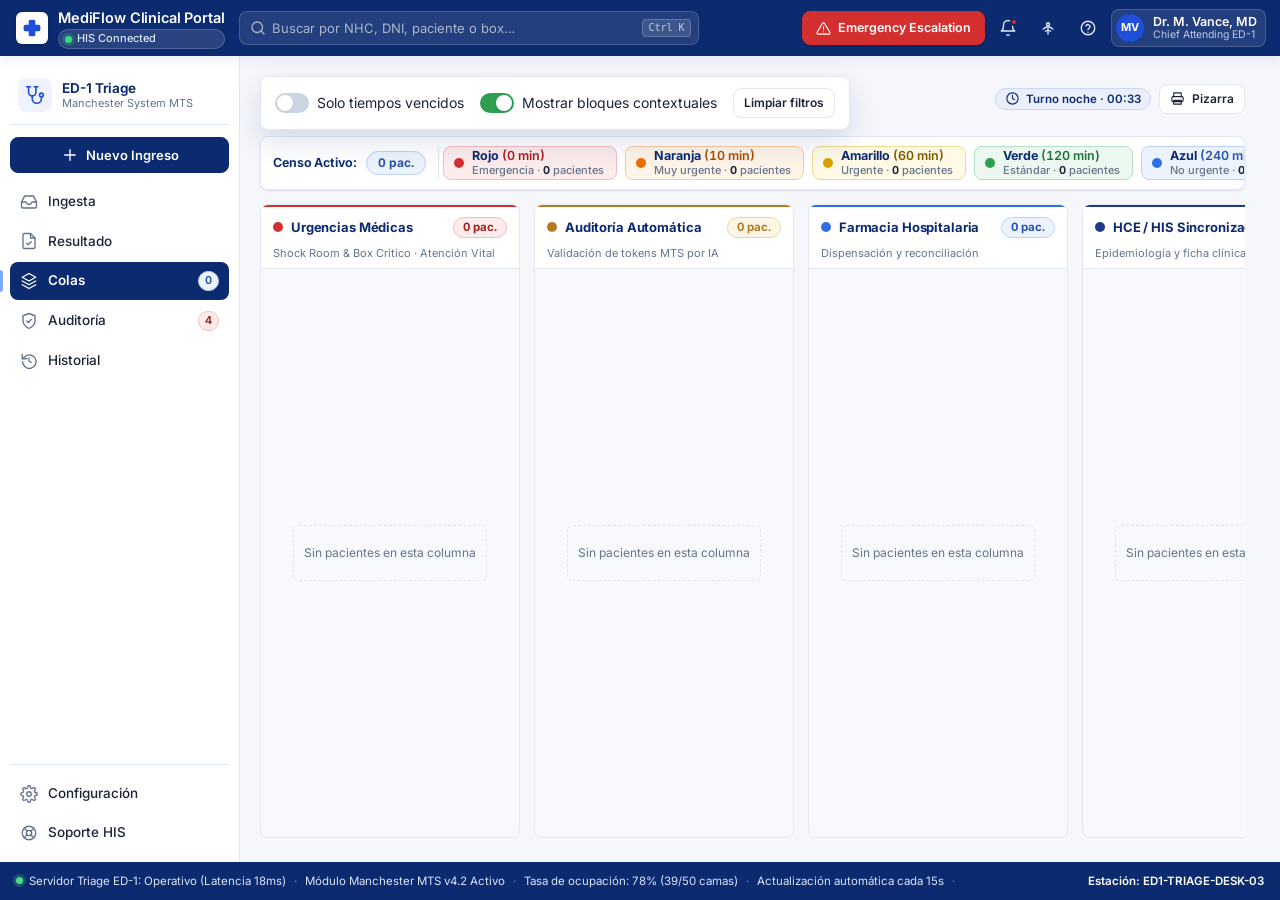
==== mediflow/frontend_web/src/colas/index.html @ 07f5ac2d "refactor: reestructurar vistas web y wireframes dentro de mediflow/frontend_web" ====
<!DOCTYPE html>
<html lang="es">
<head>
<meta charset="UTF-8">
<meta name="viewport" content="width=device-width, initial-scale=1">
<title>Colas · MediFlow Clinical Portal</title>
<meta name="description" content="Tablero kanban del censo activo de urgencias ED-1 con prioridad MTS, tiempos objetivo y estado de cada paciente.">
<link rel="preconnect" href="https://fonts.googleapis.com">
<link rel="preconnect" href="https://fonts.gstatic.com" crossorigin>
<link href="https://fonts.googleapis.com/css2?family=Inter:wght@400;500;600;700&display=swap" rel="stylesheet">
<link rel="stylesheet" href="../assets/css/styles.css">
<link rel="stylesheet" href="styles.css">
</head>

<body data-screen="colas">

<!-- Sprite de iconos -->
<svg class="visually-hidden" aria-hidden="true" focusable="false" xmlns="http://www.w3.org/2000/svg">
<defs>
  <symbol id="i-cross" viewBox="0 0 24 24"><path d="M10 2h4a2 2 0 0 1 2 2v4h4a2 2 0 0 1 2 2v4a2 2 0 0 1-2 2h-4v4a2 2 0 0 1-2 2h-4a2 2 0 0 1-2-2v-4H4a2 2 0 0 1-2-2v-4a2 2 0 0 1 2-2h4V4a2 2 0 0 1 2-2z"/></symbol>
  <symbol id="i-search" viewBox="0 0 24 24"><circle cx="11" cy="11" r="7"/><path d="M20 20l-3.5-3.5"/></symbol>
  <symbol id="i-bell" viewBox="0 0 24 24"><path d="M18 8a6 6 0 1 0-12 0c0 7-3 8-3 8h18s-3-1-3-8"/><path d="M13.7 21a2 2 0 0 1-3.4 0"/></symbol>
  <symbol id="i-signal" viewBox="0 0 24 24"><path d="M12 20v-7"/><path d="M8.5 16.5a5 5 0 0 1 7 0"/><path d="M5.5 13.5a9 9 0 0 1 13 0"/><circle cx="12" cy="7" r="2"/></symbol>
  <symbol id="i-help" viewBox="0 0 24 24"><circle cx="12" cy="12" r="9"/><path d="M9.2 9.2a2.9 2.9 0 0 1 5.6 1c0 1.9-2.8 2.3-2.8 4"/><path d="M12 17.5h.01"/></symbol>
  <symbol id="i-alert" viewBox="0 0 24 24"><path d="M10.3 3.9 1.8 18a2 2 0 0 0 1.7 3h17a2 2 0 0 0 1.7-3L13.7 3.9a2 2 0 0 0-3.4 0z"/><path d="M12 9v4"/><path d="M12 17h.01"/></symbol>
  <symbol id="i-plus" viewBox="0 0 24 24"><path d="M12 5v14M5 12h14"/></symbol>
  <symbol id="i-inbox" viewBox="0 0 24 24"><path d="M22 12h-6l-2 3h-4l-2-3H2"/><path d="M5.5 5.1 2 12v6a2 2 0 0 0 2 2h16a2 2 0 0 0 2-2v-6l-3.5-6.9A2 2 0 0 0 16.7 4H7.3a2 2 0 0 0-1.8 1.1z"/></symbol>
  <symbol id="i-file-check" viewBox="0 0 24 24"><path d="M14 2H6a2 2 0 0 0-2 2v16a2 2 0 0 0 2 2h12a2 2 0 0 0 2-2V8z"/><path d="M14 2v6h6"/><path d="M9 15l2 2 4-4"/></symbol>
  <symbol id="i-layers" viewBox="0 0 24 24"><path d="m12 2 9 5-9 5-9-5 9-5z"/><path d="m3 12 9 5 9-5"/><path d="m3 17 9 5 9-5"/></symbol>
  <symbol id="i-shield" viewBox="0 0 24 24"><path d="M12 22s8-4 8-10V5l-8-3-8 3v7c0 6 8 10 8 10z"/><path d="M9 12l2 2 4-4"/></symbol>
  <symbol id="i-history" viewBox="0 0 24 24"><path d="M3 3v6h6"/><path d="M3.5 13a9 9 0 1 0 2.6-6.4L3 9"/><path d="M12 8v4l3 2"/></symbol>
  <symbol id="i-settings" viewBox="0 0 24 24"><circle cx="12" cy="12" r="3"/><path d="M19.4 15a1.6 1.6 0 0 0 .3 1.8l.1.1a2 2 0 1 1-2.8 2.8l-.1-.1a1.6 1.6 0 0 0-1.8-.3 1.6 1.6 0 0 0-1 1.5V21a2 2 0 1 1-4 0v-.1A1.6 1.6 0 0 0 9 19.4a1.6 1.6 0 0 0-1.8.3l-.1.1a2 2 0 1 1-2.8-2.8l.1-.1a1.6 1.6 0 0 0 .3-1.8 1.6 1.6 0 0 0-1.5-1H3a2 2 0 1 1 0-4h.1A1.6 1.6 0 0 0 4.6 9a1.6 1.6 0 0 0-.3-1.8l-.1-.1a1.6 1.6 0 1 1 2.8-2.8l.1.1a1.6 1.6 0 0 0 1.8.3H9a1.6 1.6 0 0 0 1-1.5V3a2 2 0 1 1 4 0v.1a1.6 1.6 0 0 0 1 1.5 1.6 1.6 0 0 0 1.8-.3l.1-.1a2 2 0 1 1 2.8 2.8l-.1.1a1.6 1.6 0 0 0-.3 1.8V9a1.6 1.6 0 0 0 1.5 1H21a2 2 0 1 1 0 4h-.1a1.6 1.6 0 0 0-1.5 1z"/></symbol>
  <symbol id="i-support" viewBox="0 0 24 24"><circle cx="12" cy="12" r="9"/><circle cx="12" cy="12" r="3.5"/><path d="m5.6 5.6 4.2 4.2M18.4 5.6l-4.2 4.2M5.6 18.4l4.2-4.2M18.4 18.4l-4.2-4.2"/></symbol>
  <symbol id="i-check" viewBox="0 0 24 24"><path d="M20 6 9 17l-5-5"/></symbol>
  <symbol id="i-x" viewBox="0 0 24 24"><path d="M18 6 6 18M6 6l12 12"/></symbol>
  <symbol id="i-user" viewBox="0 0 24 24"><circle cx="12" cy="8" r="4"/><path d="M4 21a8 8 0 0 1 16 0"/></symbol>
  <symbol id="i-chevron" viewBox="0 0 24 24"><path d="m9 6 6 6-6 6"/></symbol>
  <symbol id="i-calendar" viewBox="0 0 24 24"><rect x="3" y="5" width="18" height="16" rx="2"/><path d="M8 3v4M16 3v4M3 11h18"/></symbol>
  <symbol id="i-activity" viewBox="0 0 24 24"><path d="M22 12h-4l-3 9L9 3l-3 9H2"/></symbol>
  <symbol id="i-stethoscope" viewBox="0 0 24 24"><path d="M5 3v6a4 4 0 0 0 8 0V3"/><path d="M3 3h4M11 3h4"/><path d="M9 13v3a5 5 0 0 0 10 0v-1"/><circle cx="19" cy="12" r="2"/></symbol>
  <symbol id="i-heart" viewBox="0 0 24 24"><path d="M20.8 5.6a5 5 0 0 0-7.1 0L12 7.3l-1.7-1.7a5 5 0 1 0-7.1 7.1L12 21.5l8.8-8.8a5 5 0 0 0 0-7.1z"/></symbol>
  <symbol id="i-print" viewBox="0 0 24 24"><path d="M6 9V3h12v6"/><rect x="3" y="9" width="18" height="8" rx="2"/><path d="M6 15h12v6H6z"/></symbol>
  <symbol id="i-menu" viewBox="0 0 24 24"><path d="M3 6h18M3 12h18M3 18h18"/></symbol>
  <symbol id="i-logout" viewBox="0 0 24 24"><path d="M9 21H5a2 2 0 0 1-2-2V5a2 2 0 0 1 2-2h4"/><path d="M16 17l5-5-5-5M21 12H9"/></symbol>
  <symbol id="i-clipboard" viewBox="0 0 24 24"><rect x="8" y="2" width="8" height="4" rx="1"/><path d="M16 4h2a2 2 0 0 1 2 2v14a2 2 0 0 1-2 2H6a2 2 0 0 1-2-2V6a2 2 0 0 1 2-2h2"/><path d="M9 12h6M9 16h4"/></symbol>
  <symbol id="i-refresh" viewBox="0 0 24 24"><path d="M20 11a8 8 0 1 0-.6 4"/><path d="M20 4v7h-7"/></symbol>
  <symbol id="i-clock" viewBox="0 0 24 24"><circle cx="12" cy="12" r="9"/><path d="M12 7v5l3 2"/></symbol>
  <symbol id="i-bed" viewBox="0 0 24 24"><path d="M3 18V7"/><path d="M3 12h18v6"/><path d="M21 18v-4a3 3 0 0 0-3-3H3"/><circle cx="7.5" cy="9.5" r="2"/></symbol>
  <symbol id="i-filter" viewBox="0 0 24 24"><path d="M3 5h18l-7 8v6l-4 2v-8z"/></symbol>
  <symbol id="i-download" viewBox="0 0 24 24"><path d="M21 15v4a2 2 0 0 1-2 2H5a2 2 0 0 1-2-2v-4"/><path d="m7 10 5 5 5-5"/><path d="M12 15V3"/></symbol>
  <symbol id="i-arrows" viewBox="0 0 24 24"><path d="M7 4v16M4 7l3-3 3 3"/><path d="M17 20V4M14 17l3 3 3-3"/></symbol>
  <symbol id="i-user-plus" viewBox="0 0 24 24"><circle cx="9" cy="8" r="4"/><path d="M2 21a7 7 0 0 1 11-5.7"/><path d="M19 8v6M22 11h-6"/></symbol>
  <symbol id="i-monitor" viewBox="0 0 24 24"><rect x="2" y="3" width="20" height="14" rx="2"/><path d="M6 11h3l2-4 3 8 2-4h2"/><path d="M8 21h8M12 17v4"/></symbol>
  <symbol id="i-send" viewBox="0 0 24 24"><path d="M22 2 11 13"/><path d="M22 2 15 22l-4-9-9-4z"/></symbol>
  <symbol id="i-sliders" viewBox="0 0 24 24"><path d="M4 21v-7M4 10V3M12 21v-9M12 8V3M20 21v-5M20 12V3"/><path d="M1 14h6M9 8h6M17 16h6"/></symbol>
  <symbol id="i-pin" viewBox="0 0 24 24"><path d="M20 10c0 6-8 12-8 12s-8-6-8-12a8 8 0 0 1 16 0z"/><circle cx="12" cy="10" r="3"/></symbol>
  <symbol id="i-token" viewBox="0 0 24 24"><rect x="3" y="6" width="18" height="12" rx="2"/><path d="M7 10h4M7 14h7"/><path d="M17 9v6"/></symbol>
  <symbol id="i-ambulance" viewBox="0 0 24 24"><path d="M2 8h11v9H2z"/><path d="M13 11h4l3 3v3h-7z"/><circle cx="6.5" cy="19" r="2"/><circle cx="17" cy="19" r="2"/><path d="M9 12h2"/></symbol>
  <symbol id="i-flask" viewBox="0 0 24 24"><path d="M9 2h6M10 2v6.5L4.5 19a2 2 0 0 0 1.8 3h11.4a2 2 0 0 0 1.8-3L14 8.5V2"/><path d="M7 15h10"/></symbol>
  <symbol id="i-eye" viewBox="0 0 24 24"><path d="M2 12s3.6-7 10-7 10 7 10 7-3.6 7-10 7-10-7-10-7z"/><circle cx="12" cy="12" r="3"/></symbol>
</defs>
</svg>

<div class="app">

  <!-- ================= HEADER ================= -->
  <header class="topbar">
    <div class="topbar__brand">
      <span class="brand__mark" aria-hidden="true"><svg class="icon"><use href="#i-cross"></use></svg></span>
      <span class="brand__text">
        <span class="brand__name">MediFlow Clinical Portal</span>
        <span class="conn" title="Sincronización activa con el HIS de la unidad ED-1"><span class="conn__dot" aria-hidden="true"></span>HIS Connected</span>
      </span>
    </div>

    <div class="topbar__search">
      <label class="sr-only" for="q">Buscar por NHC, DNI, paciente o box</label>
      <svg class="icon topbar__search-icon" aria-hidden="true"><use href="#i-search"></use></svg>
      <input id="q" class="input" type="search" autocomplete="off"
             placeholder="Buscar por NHC, DNI, paciente o box…">
      <kbd>Ctrl K</kbd>
    </div>

    <div class="topbar__actions">
      <button type="button" class="btn btn--danger" data-toast="Escalación de emergencia enviada a la Jefatura de ED-1 (canal rojo).">
        <svg class="icon icon--sm" aria-hidden="true"><use href="#i-alert"></use></svg>
        <span class="nowrap">Emergency Escalation</span>
      </button>
      <button type="button" class="icon-btn" title="Notificaciones: 3 nuevas" aria-label="Notificaciones, 3 nuevas">
        <svg class="icon" aria-hidden="true"><use href="#i-bell"></use></svg>
        <span class="dot" aria-hidden="true"></span>
      </button>
      <button type="button" class="icon-btn" title="Estado del concentrador HIS: señal estable al 98 %" aria-label="Estado de la señal del HIS">
        <svg class="icon" aria-hidden="true"><use href="#i-signal"></use></svg>
      </button>
      <button type="button" class="icon-btn" title="Centro de ayuda y protocolos ED-1" aria-label="Ayuda">
        <svg class="icon" aria-hidden="true"><use href="#i-help"></use></svg>
      </button>

      <div class="menu">
        <button type="button" class="user" id="userBtn" aria-haspopup="true" aria-expanded="false" aria-controls="userMenu">
          <span class="avatar" aria-hidden="true">MV</span>
          <span class="user__text">
            <span class="user__name">Dr. M. Vance, MD</span>
            <span class="user__role">Chief Attending ED-1</span>
          </span>
        </button>
        <div class="menu__panel" id="userMenu" role="menu" hidden>
          <div class="menu__head">
            <div class="nowrap" style="font-weight:600">Dr. M. Vance, MD</div>
            <div class="menu__meta">Matrícula 4482-A · Turno noche 19:00–07:00</div>
          </div>
          <button type="button" class="menu__item" role="menuitem"><svg class="icon icon--sm" aria-hidden="true"><use href="#i-user"></use></svg>Mi perfil clínico</button>
          <button type="button" class="menu__item" role="menuitem"><svg class="icon icon--sm" aria-hidden="true"><use href="#i-calendar"></use></svg>Mi turno</button>
          <div class="menu__sep" role="separator"></div>
          <button type="button" class="menu__item" role="menuitem"><svg class="icon icon--sm" aria-hidden="true"><use href="#i-logout"></use></svg>Cerrar sesión</button>
        </div>
      </div>
    </div>
  </header>

  <!-- ================= SIDEBAR ================= -->
  <aside class="sidebar">
    <div class="side__unit">
      <span class="side__unit-icon" aria-hidden="true"><svg class="icon icon--lg"><use href="#i-stethoscope"></use></svg></span>
      <span class="side__unit-text">
        <span class="side__unit-name">ED-1 Triage</span>
        <span class="side__unit-sub" title="Sistema de triaje Manchester">Manchester System MTS</span>
      </span>
    </div>

    <div class="side__primary">
      <button type="button" class="btn btn--primary btn--block" data-nav="ingesta" title="Nuevo Ingreso">
        <svg class="icon" aria-hidden="true"><use href="#i-plus"></use></svg>
        <span class="btn__label">Nuevo Ingreso</span>
      </button>
    </div>

    <nav class="side__nav" aria-label="Navegación principal">
      <a class="nav__item" data-nav="ingesta" href="../ingesta/index.html" title="Ingesta">
        <svg class="icon" aria-hidden="true"><use href="#i-inbox"></use></svg>
        <span class="nav__label">Ingesta</span>
      </a>
      <a class="nav__item" data-nav="resultado" href="../resultado/index.html" title="Resultado">
        <svg class="icon" aria-hidden="true"><use href="#i-file-check"></use></svg>
        <span class="nav__label">Resultado</span>
      </a>
      <a class="nav__item is-active" data-nav="colas" href="./index.html" title="Colas" aria-current="page">
        <svg class="icon" aria-hidden="true"><use href="#i-layers"></use></svg>
        <span class="nav__label">Colas</span>
        <span class="nav__badge" id="navQueueTotal" title="Pacientes en cola de triaje">0</span>
      </a>
      <a class="nav__item" data-nav="auditoria" href="../auditoria/index.html" title="Auditoría">
        <svg class="icon" aria-hidden="true"><use href="#i-shield"></use></svg>
        <span class="nav__label">Auditoría</span>
        <span class="nav__badge nav__badge--alerta" id="navAuditTotal" title="Revisiones pendientes">4</span>
      </a>
      <a class="nav__item" data-nav="historial" href="../historial/index.html" title="Historial">
        <svg class="icon" aria-hidden="true"><use href="#i-history"></use></svg>
        <span class="nav__label">Historial</span>
      </a>
    </nav>

    <div class="side__foot">
      <a class="nav__item" href="#" title="Configuración">
        <svg class="icon" aria-hidden="true"><use href="#i-settings"></use></svg>
        <span class="nav__label">Configuración</span>
      </a>
      <a class="nav__item" href="#" title="Soporte HIS">
        <svg class="icon" aria-hidden="true"><use href="#i-support"></use></svg>
        <span class="nav__label">Soporte HIS</span>
      </a>
    </div>
  </aside>

  <!-- ================= MAIN ================= -->
  <main class="main main--board" id="main">

    <div class="page-head page-head--compact">
      <div class="page-head__text">
        <p class="page-head__eyebrow"><svg class="icon icon--sm" aria-hidden="true"><use href="#i-layers"></use></svg>Colas · ED-1</p>
        <h1 class="page-head__title">Tablero del censo activo</h1>
      </div>
      <div class="page-head__actions">
        <span class="badge badge--navy"><svg class="icon icon--sm" aria-hidden="true"><use href="#i-clock"></use></svg><span class="nowrap" id="reloj">Turno noche · 22:41</span></span>
        <button type="button" class="btn btn--sm" data-toast="Tablero de Colas enviado a la pantalla del puesto de enfermería.">
          <svg class="icon icon--sm" aria-hidden="true"><use href="#i-print"></use></svg>Pizarra
        </button>
      </div>
    </div>

    <!-- ---------- Barra de censo ---------- -->
    <section class="census" aria-label="Censo activo por nivel MTS">
      <span class="census__lead">Censo Activo:</span>
      <span class="census__pill" id="censoTotal">54 pac.</span>

      <div class="census__chips" id="censusChips" role="group" aria-label="Filtrar el tablero por nivel MTS"></div>

      <div class="census__tail">
        <span class="chip chip--sync nowrap" id="syncChip" role="status" aria-live="off">
          <svg class="icon icon--sm" aria-hidden="true"><use href="#i-refresh"></use></svg>
          <span id="syncTexto">Sync en vivo (hace 4s)</span>
        </span>
        <button type="button" class="icon-btn" id="btnFiltro" aria-expanded="false" aria-controls="panelFiltro"
                title="Filtros y vista" aria-label="Filtros y vista">
          <svg class="icon" aria-hidden="true"><use href="#i-filter"></use></svg>
        </button>
      </div>
    </section>

    <div class="fpanel" id="panelFiltro" hidden>
      <label class="switch">
        <input type="checkbox" id="soloVencidos">
        <span class="switch__track" aria-hidden="true"></span>
        <span class="nowrap">Solo tiempos vencidos</span>
      </label>
      <label class="switch">
        <input type="checkbox" id="verAlertas" checked>
        <span class="switch__track" aria-hidden="true"></span>
        <span class="nowrap">Mostrar bloques contextuales</span>
      </label>
      <button type="button" class="btn btn--sm" id="btnLimpiar">Limpiar filtros</button>
    </div>

    <!-- ---------- Tablero kanban ---------- -->
    <section class="board" id="board" aria-label="Tablero kanban de la unidad ED-1"></section>

  </main>
</div>

<!-- ================= PIE DE ESTADO ================= -->
<footer class="statusbar">
  <span class="statusbar__item"><span class="statusbar__dot" aria-hidden="true"></span>Servidor Triage ED-1: Operativo (Latencia 18ms)</span>
  <span class="statusbar__sep" aria-hidden="true">·</span>
  <span class="statusbar__item">Módulo Manchester MTS v4.2 Activo</span>
  <span class="statusbar__sep" aria-hidden="true">·</span>
  <span class="statusbar__item">Tasa de ocupación: 78% (39/50 camas)</span>
  <span class="statusbar__sep" aria-hidden="true">·</span>
  <span class="statusbar__item">Actualización automática cada 15s</span>
  <span class="statusbar__sep" aria-hidden="true">·</span>
  <span class="statusbar__item statusbar__item--end">Estación: ED1-TRIAGE-DESK-03</span>
</footer>

<div class="toast-host" id="toastHost" aria-live="polite" aria-atomic="true"></div>

<script src="app.js"></script>
</body>
</html>
---- mediflow/frontend_web/src/assets/css/styles.css ----
/* ==========================================================================
   MediFlow Clinical Portal — hoja de estilos común
   Tokens de marca, shell de la aplicación y componentes compartidos.
   Cada pantalla añade su propia hoja en <link> después de esta.
   ========================================================================== */


:root {
  /* Marca */
  --navy: #0B2A6F;
  --blue: #1E4FD8;
  --blue-50: #EEF3FF;
  --bg: #F5F7FB;
  --card: #FFFFFF;
  --border: #E2E8F0;
  --text: #1B2437;
  --muted: #64748B;

  /* MTS — colores oficiales */
  --mts-rojo: #D32F2F;
  --mts-naranja: #EF6C00;
  --mts-amarillo: #D9A400;
  --mts-verde: #2E9E4F;
  --mts-azul: #2F6FE4;

  /* MTS — variantes suaves de fondo y borde */
  --mts-rojo-bg: #FDECEC;      --mts-rojo-border: #F4BDBD;
  --mts-naranja-bg: #FFF4E8;   --mts-naranja-border: #F8CB98;
  --mts-amarillo-bg: #FFFAE6;  --mts-amarillo-border: #EEDB8E;
  --mts-verde-bg: #ECF8EF;     --mts-verde-border: #B2E0C0;
  --mts-azul-bg: #EDF3FE;      --mts-azul-border: #BBD2F8;

  /* MTS — tinta de texto (contraste AA sobre su fondo suave) */
  --mts-rojo-ink: #A81E1E;
  --mts-naranja-ink: #A94F00;
  --mts-amarillo-ink: #7E5D00;
  --mts-verde-ink: #1D7438;
  --mts-azul-ink: #2454B0;

  /* Tipografía */
  --font: "Inter", system-ui, -apple-system, "Segoe UI", Roboto, sans-serif;
  --fs-base: 14px;

  /* Forma y elevación */
  --radius: 8px;
  --radius-sm: 6px;
  --radius-pill: 999px;
  --shadow-sm: 0 1px 2px rgba(11, 42, 111, .06), 0 1px 3px rgba(11, 42, 111, .05);
  --shadow-md: 0 4px 12px rgba(11, 42, 111, .08);
  --shadow-lg: 0 12px 30px rgba(11, 42, 111, .14);

  /* Métricas del shell */
  --header-h: 56px;
  --sidebar-w: 240px;
  --sidebar-w-collapsed: 64px;
  --gutter: 20px;
  --focus-ring: 0 0 0 3px rgba(30, 79, 216, .28);
}

/* --------------------------------------------------------------------------
   2. RESET Y BASE
   -------------------------------------------------------------------------- */
*,
*::before,
*::after { box-sizing: border-box; }

html { -webkit-text-size-adjust: 100%; }

body {
  margin: 0;
  height: 100vh;
  overflow: hidden;
  font-family: var(--font);
  font-size: var(--fs-base);
  line-height: 1.45;
  color: var(--text);
  background: var(--bg);
  -webkit-font-smoothing: antialiased;
}

h1, h2, h3, h4, p, figure, dl, dd { margin: 0; }
ul, ol { margin: 0; padding: 0; list-style: none; }
button, input, select, textarea { font: inherit; color: inherit; }
svg { display: block; flex: none; }
table { border-collapse: collapse; width: 100%; }

a { color: var(--blue); text-decoration: none; }
a:hover { text-decoration: underline; }

:focus-visible {
  outline: 2px solid var(--blue);
  outline-offset: 2px;
}

.sr-only {
  position: absolute;
  width: 1px; height: 1px;
  padding: 0; margin: -1px;
  overflow: hidden;
  clip: rect(0 0 0 0);
  white-space: nowrap;
  border: 0;
}

.icon { width: 18px; height: 18px; stroke: currentColor; fill: none; stroke-width: 1.8; stroke-linecap: round; stroke-linejoin: round; }
.icon--sm { width: 15px; height: 15px; }
.icon--lg { width: 22px; height: 22px; }

.truncate {
  min-width: 0;
  overflow: hidden;
  text-overflow: ellipsis;
  white-space: nowrap;
}

.nowrap { white-space: nowrap; }

.tabnum { font-variant-numeric: tabular-nums; }

.visually-hidden { display: none; }

/* --------------------------------------------------------------------------
   3. SHELL — CSS Grid "header header" / "sidebar main"
   -------------------------------------------------------------------------- */
.app {
  display: grid;
  grid-template-columns: var(--sidebar-w) minmax(0, 1fr);
  grid-template-rows: var(--header-h) minmax(0, 1fr);
  grid-template-areas:
    "header header"
    "sidebar main";
  height: 100vh;
}

/* --------------------------------------------------------------------------
   4. HEADER (56px, fijo)
   -------------------------------------------------------------------------- */
.topbar {
  grid-area: header;
  position: relative;
  z-index: 40;
  display: flex;
  align-items: center;
  gap: 14px;
  height: var(--header-h);
  padding: 0 14px 0 16px;
  background: var(--navy);
  color: #fff;
  box-shadow: 0 1px 0 rgba(255, 255, 255, .08), var(--shadow-md);
}

.topbar__brand {
  display: flex;
  align-items: center;
  gap: 10px;
  min-width: 0;
  flex: 0 0 auto;
}

.brand__mark {
  display: grid;
  place-items: center;
  width: 32px;
  height: 32px;
  border-radius: var(--radius-sm);
  background: #fff;
  color: var(--blue);
  box-shadow: 0 1px 3px rgba(0, 0, 0, .25);
}
.brand__mark .icon { width: 20px; height: 20px; stroke-width: 0; fill: currentColor; }

.brand__text {
  display: flex;
  flex-direction: column;
  justify-content: center;
  min-width: 0;
  gap: 1px;
}

.brand__name {
  font-size: 14.5px;
  font-weight: 600;
  letter-spacing: -.01em;
  white-space: nowrap;
}

/* Badge de conexión al HIS */
.conn {
  display: inline-flex;
  align-items: center;
  gap: 5px;
  padding: 1px 8px 1px 6px;
  border-radius: var(--radius-pill);
  background: rgba(255, 255, 255, .12);
  border: 1px solid rgba(255, 255, 255, .18);
  color: #DCE7FF;
  font-size: 11px;
  font-weight: 500;
  white-space: nowrap;
}
.conn__dot {
  width: 7px;
  height: 7px;
  border-radius: 50%;
  background: #3ED67F;
  box-shadow: 0 0 0 3px rgba(62, 214, 127, .22);
}

/* Buscador */
.topbar__search {
  position: relative;
  display: flex;
  align-items: center;
  flex: 1 1 260px;
  min-width: 0;
  max-width: 460px;
}
.topbar__search-icon {
  position: absolute;
  left: 10px;
  color: rgba(255, 255, 255, .6);
  pointer-events: none;
}
.topbar__search .input {
  width: 100%;
  height: 34px;
  padding: 0 10px 0 32px;
  color: #fff;
  background: rgba(255, 255, 255, .1);
  border: 1px solid rgba(255, 255, 255, .16);
  border-radius: var(--radius);
  transition: background .15s, border-color .15s, box-shadow .15s;
}
.topbar__search .input::placeholder { color: rgba(255, 255, 255, .62); }
.topbar__search .input:hover { background: rgba(255, 255, 255, .14); }
.topbar__search .input:focus {
  outline: none;
  background: #fff;
  color: var(--text);
  border-color: transparent;
  box-shadow: var(--focus-ring);
}
.topbar__search .input:focus::placeholder { color: var(--muted); }
.topbar__search .input:focus + .topbar__search-icon { display: none; }
.topbar__search kbd {
  position: absolute;
  right: 8px;
  padding: 1px 5px;
  font-size: 10px;
  color: rgba(255, 255, 255, .7);
  background: rgba(255, 255, 255, .12);
  border: 1px solid rgba(255, 255, 255, .2);
  border-radius: 4px;
  pointer-events: none;
}

.topbar__actions {
  display: flex;
  align-items: center;
  gap: 6px;
  flex: 0 0 auto;
  margin-left: auto;
}

/* Iconos de header */
.icon-btn {
  position: relative;
  display: grid;
  place-items: center;
  width: 34px;
  height: 34px;
  padding: 0;
  color: #E4EBFB;
  background: transparent;
  border: 1px solid transparent;
  border-radius: var(--radius);
  cursor: pointer;
  transition: background .15s, color .15s;
}
.icon-btn:hover { background: rgba(255, 255, 255, .13); color: #fff; }
.icon-btn .dot {
  position: absolute;
  top: 6px; right: 6px;
  width: 8px; height: 8px;
  border-radius: 50%;
  background: var(--mts-rojo);
  border: 2px solid var(--navy);
}

/* Perfil */
.menu { position: relative; flex: 0 0 auto; }

.user {
  display: flex;
  align-items: center;
  gap: 9px;
  padding: 4px 8px 4px 4px;
  background: rgba(255, 255, 255, .1);
  border: 1px solid rgba(255, 255, 255, .16);
  border-radius: var(--radius);
  color: #fff;
  cursor: pointer;
  transition: background .15s;
}
.user:hover { background: rgba(255, 255, 255, .16); }

.avatar {
  display: grid;
  place-items: center;
  width: 28px;
  height: 28px;
  border-radius: 50%;
  background: var(--blue);
  color: #fff;
  font-size: 11px;
  font-weight: 700;
  letter-spacing: .02em;
  flex: none;
}

.user__text { display: flex; flex-direction: column; align-items: flex-start; min-width: 0; line-height: 1.2; }
.user__name { font-size: 12.5px; font-weight: 600; white-space: nowrap; }
.user__role { font-size: 10.5px; color: #B9C8E8; white-space: nowrap; }

.menu__panel {
  position: absolute;
  top: calc(100% + 8px);
  right: 0;
  width: 232px;
  padding: 6px;
  background: var(--card);
  color: var(--text);
  border: 1px solid var(--border);
  border-radius: var(--radius);
  box-shadow: var(--shadow-lg);
}
.menu__panel[hidden] { display: none; }
.menu__head { padding: 8px 10px 10px; border-bottom: 1px solid var(--border); margin-bottom: 6px; }
.menu__item {
  display: flex;
  align-items: center;
  gap: 8px;
  width: 100%;
  padding: 8px 10px;
  background: none;
  border: 0;
  border-radius: var(--radius-sm);
  font-size: 13px;
  text-align: left;
  color: var(--text);
  cursor: pointer;
}
.menu__item:hover { background: var(--blue-50); color: var(--navy); }
.menu__sep { height: 1px; margin: 6px 4px; background: var(--border); }
.menu__meta { font-size: 11px; color: var(--muted); }

/* --------------------------------------------------------------------------
   5. SIDEBAR (240px)
   -------------------------------------------------------------------------- */
.sidebar {
  grid-area: sidebar;
  display: flex;
  flex-direction: column;
  min-height: 0;
  padding: 14px 10px 10px;
  background: var(--card);
  border-right: 1px solid var(--border);
  overflow-y: auto;
  overscroll-behavior: contain;
}

.side__unit {
  display: flex;
  align-items: center;
  gap: 10px;
  min-width: 0;
  padding: 8px 8px 12px;
  border-bottom: 1px solid var(--border);
}
.side__unit-icon {
  display: grid;
  place-items: center;
  width: 34px;
  height: 34px;
  flex: none;
  border-radius: var(--radius);
  background: var(--blue-50);
  color: var(--blue);
}
.side__unit-text { display: flex; flex-direction: column; min-width: 0; line-height: 1.25; }
.side__unit-name { font-size: 13.5px; font-weight: 650; color: var(--navy); white-space: nowrap; }
.side__unit-sub { font-size: 11px; color: var(--muted); white-space: nowrap; }

.side__primary { margin: 12px 0 10px; }

.side__nav { display: flex; flex-direction: column; gap: 2px; flex: 1 1 auto; }

.nav__item {
  position: relative;
  display: flex;
  align-items: center;
  gap: 10px;
  min-width: 0;
  padding: 9px 10px;
  border-radius: var(--radius);
  color: var(--text);
  font-size: 13.5px;
  font-weight: 500;
  cursor: pointer;
  transition: background .14s, color .14s;
}
.nav__item:hover { background: var(--blue-50); color: var(--navy); text-decoration: none; }
.nav__item .icon { color: var(--muted); transition: color .14s; }
.nav__item:hover .icon { color: var(--blue); }
.nav__label { min-width: 0; overflow: hidden; text-overflow: ellipsis; white-space: nowrap; }

.nav__item.is-active {
  background: var(--navy);
  color: #fff;
  font-weight: 600;
}
.nav__item.is-active .icon { color: #fff; }
.nav__item.is-active::before {
  content: "";
  position: absolute;
  left: -10px;
  top: 8px;
  bottom: 8px;
  width: 3px;
  border-radius: 0 3px 3px 0;
  background: #7FA8FF;
}

.nav__badge {
  margin-left: auto;
  flex: none;
  min-width: 20px;
  padding: 1px 6px;
  border-radius: var(--radius-pill);
  font-size: 11px;
  font-weight: 650;
  text-align: center;
  white-space: nowrap;
  font-variant-numeric: tabular-nums;
  background: var(--mts-azul-bg);
  color: var(--mts-azul-ink);
  border: 1px solid var(--mts-azul-border);
}
.nav__badge--alerta { background: var(--mts-rojo-bg); color: var(--mts-rojo-ink); border-color: var(--mts-rojo-border); }

.side__foot {
  display: flex;
  flex-direction: column;
  gap: 2px;
  margin-top: 12px;
  padding-top: 10px;
  border-top: 1px solid var(--border);
}

/* --------------------------------------------------------------------------
   6. MAIN
   -------------------------------------------------------------------------- */
.main {
  grid-area: main;
  min-width: 0;
  padding: var(--gutter) var(--gutter) 40px;
  overflow-y: auto;
  scrollbar-gutter: stable;
}

.page-head {
  display: flex;
  align-items: flex-end;
  justify-content: space-between;
  gap: 16px;
  flex-wrap: wrap;
  margin-bottom: 16px;
}
.page-head__text { min-width: 0; }
.page-head__eyebrow {
  display: flex;
  align-items: center;
  gap: 6px;
  font-size: 11.5px;
  font-weight: 600;
  letter-spacing: .06em;
  text-transform: uppercase;
  color: var(--blue);
  margin-bottom: 3px;
}
.page-head__title { font-size: 20px; font-weight: 700; letter-spacing: -.02em; color: var(--navy); }
.page-head__sub { font-size: 12.5px; color: var(--muted); margin-top: 2px; }
.page-head__actions { display: flex; align-items: center; gap: 8px; flex-wrap: wrap; }

/* --------------------------------------------------------------------------
   7. BADGES Y CHIPS
   -------------------------------------------------------------------------- */
.badge {
  --c: var(--muted);
  --c-ink: var(--text);
  --c-bg: var(--blue-50);
  --c-bd: var(--border);

  display: inline-flex;
  align-items: center;
  gap: 6px;
  padding: 2px 9px;
  border-radius: var(--radius-pill);
  background: var(--c-bg);
  border: 1px solid var(--c-bd);
  color: var(--c-ink);
  font-size: 11.5px;
  font-weight: 600;
  white-space: nowrap;
  flex: none;
}
.badge__dot { width: 7px; height: 7px; border-radius: 50%; background: var(--c); flex: none; }
.badge--xs { font-size: 10.5px; padding: 1px 7px; }

.badge--rojo    { --c: var(--mts-rojo);    --c-ink: var(--mts-rojo-ink);    --c-bg: var(--mts-rojo-bg);    --c-bd: var(--mts-rojo-border); }
.badge--naranja { --c: var(--mts-naranja); --c-ink: var(--mts-naranja-ink); --c-bg: var(--mts-naranja-bg); --c-bd: var(--mts-naranja-border); }
.badge--amarillo{ --c: var(--mts-amarillo);--c-ink: var(--mts-amarillo-ink);--c-bg: var(--mts-amarillo-bg);--c-bd: var(--mts-amarillo-border); }
.badge--verde   { --c: var(--mts-verde);   --c-ink: var(--mts-verde-ink);   --c-bg: var(--mts-verde-bg);   --c-bd: var(--mts-verde-border); }
.badge--azul    { --c: var(--mts-azul);    --c-ink: var(--mts-azul-ink);    --c-bg: var(--mts-azul-bg);    --c-bd: var(--mts-azul-border); }
.badge--gris    { --c: #94A3B8;             --c-ink: #475569;                 --c-bg: #F1F5F9;              --c-bd: #E2E8F0; }
.badge--navy    { --c: var(--navy);         --c-ink: var(--navy);              --c-bg: #EAEFFB;              --c-bd: #C9D6F4; }

.chip {
  display: inline-flex;
  align-items: center;
  gap: 6px;
  padding: 3px 10px;
  border-radius: var(--radius-pill);
  background: #fff;
  border: 1px solid var(--border);
  color: var(--muted);
  font-size: 11.5px;
  font-weight: 500;
  white-space: nowrap;
}
.chip .icon { color: var(--muted); }

/* --------------------------------------------------------------------------
   8. BOTONES
   -------------------------------------------------------------------------- */
.btn {
  display: inline-flex;
  align-items: center;
  justify-content: center;
  gap: 7px;
  min-width: 0;
  height: 36px;
  padding: 0 14px;
  border: 1px solid var(--border);
  border-radius: var(--radius);
  background: var(--card);
  color: var(--text);
  font-size: 13px;
  font-weight: 600;
  white-space: nowrap;
  cursor: pointer;
  transition: background .14s, border-color .14s, color .14s, box-shadow .14s;
}
.btn:hover { background: #F8FAFC; border-color: #CBD5E1; }
.btn:active { transform: translateY(.5px); }
.btn[disabled], .btn[aria-disabled="true"] { opacity: .55; cursor: not-allowed; }

.btn--primary { background: var(--navy); border-color: var(--navy); color: #fff; }
.btn--primary:hover { background: #0A2160; border-color: #0A2160; }

.btn--blue { background: var(--blue); border-color: var(--blue); color: #fff; }
.btn--blue:hover { background: #1A44BA; border-color: #1A44BA; }

.btn--danger { background: var(--mts-rojo); border-color: var(--mts-rojo); color: #fff; }
.btn--danger:hover { background: #B72A2A; border-color: #B72A2A; }

.btn--soft { background: var(--blue-50); border-color: #C9D9FB; color: var(--navy); }
.btn--soft:hover { background: #E2EBFF; border-color: #B4C9F7; }

.btn--ghost { background: transparent; border-color: transparent; color: var(--muted); }
.btn--ghost:hover { background: #EEF1F6; color: var(--text); }

.btn--block { width: 100%; }
.btn--sm { height: 30px; padding: 0 10px; font-size: 12px; }
.btn--lg { height: 42px; padding: 0 18px; font-size: 14px; }

/* Botón de header de emergencia */
.topbar .btn--danger {
  height: 34px;
  padding: 0 13px;
  font-size: 12.5px;
  box-shadow: 0 1px 2px rgba(0, 0, 0, .18);
}
.topbar .btn--danger:hover { background: #C02929; }

/* --------------------------------------------------------------------------
   9. TARJETAS
   -------------------------------------------------------------------------- */
.card {
  background: var(--card);
  border: 1px solid var(--border);
  border-radius: var(--radius);
  box-shadow: var(--shadow-sm);
  min-width: 0;
}
.card__head {
  display: flex;
  align-items: center;
  justify-content: space-between;
  gap: 12px;
  flex-wrap: wrap;
  padding: 13px 16px;
  border-bottom: 1px solid var(--border);
}
.card__title {
  display: flex;
  align-items: center;
  gap: 8px;
  min-width: 0;
  font-size: 13.5px;
  font-weight: 650;
  color: var(--navy);
}
.card__title .icon { color: var(--blue); }
.card__sub { font-size: 11.5px; color: var(--muted); font-weight: 400; }
.card__body { padding: 16px; }
.card__body--tight { padding: 12px; }
.card__foot {
  display: flex;
  align-items: center;
  justify-content: space-between;
  gap: 12px;
  flex-wrap: wrap;
  padding: 12px 16px;
  border-top: 1px solid var(--border);
  background: #FAFBFD;
  border-radius: 0 0 var(--radius) var(--radius);
}

.grid { display: grid; gap: 16px; min-width: 0; }
.grid--2 { grid-template-columns: minmax(0, 2fr) minmax(0, 1fr); align-items: start; }
.grid--3 { grid-template-columns: repeat(3, minmax(0, 1fr)); }
.grid--4 { grid-template-columns: repeat(4, minmax(0, 1fr)); }
.stack { display: flex; flex-direction: column; gap: 16px; min-width: 0; }

/* --------------------------------------------------------------------------
   10. KPIS
   -------------------------------------------------------------------------- */
.kpi {
  display: flex;
  align-items: center;
  gap: 12px;
  min-width: 0;
  padding: 14px 16px;
  background: var(--card);
  border: 1px solid var(--border);
  border-radius: var(--radius);
  box-shadow: var(--shadow-sm);
}
.kpi__icon {
  display: grid;
  place-items: center;
  width: 36px; height: 36px;
  flex: none;
  border-radius: var(--radius);
  background: var(--blue-50);
  color: var(--blue);
}
/* El cuerpo pasa a columna para que etiqueta, valor y ayuda caigan uno
   debajo del otro. Con spans en línea, min-width y overflow no aplican:
   el texto se salía de la tarjeta. `min-width: 0` sí hace falta en un
   contenedor flex, y sin él el hijo no puede encogerse por debajo del
   contenido. */
.kpi__body {
  display: flex;
  flex-direction: column;
  flex: 1 1 auto;
  min-width: 0;
}
.kpi__label {
  font-size: 11.5px;
  font-weight: 600;
  letter-spacing: .02em;
  text-transform: uppercase;
  color: var(--muted);
  white-space: nowrap;
  overflow: hidden;
  text-overflow: ellipsis;
}
.kpi__value {
  font-size: 20px;
  font-weight: 700;
  color: var(--navy);
  line-height: 1.15;
  font-variant-numeric: tabular-nums;
  white-space: nowrap;
  overflow: hidden;
  text-overflow: ellipsis;
}
.kpi__hint { font-size: 11.5px; color: var(--muted); white-space: nowrap; overflow: hidden; text-overflow: ellipsis; }
.kpi--rojo .kpi__icon { background: var(--mts-rojo-bg); color: var(--mts-rojo-ink); }
.kpi--naranja .kpi__icon { background: var(--mts-naranja-bg); color: var(--mts-naranja-ink); }
.kpi--verde .kpi__icon { background: var(--mts-verde-bg); color: var(--mts-verde-ink); }
.kpi--azul .kpi__icon { background: var(--mts-azul-bg); color: var(--mts-azul-ink); }

/* --------------------------------------------------------------------------
   11. FORMULARIOS
   -------------------------------------------------------------------------- */
.field { display: flex; flex-direction: column; gap: 5px; min-width: 0; }
.label { font-size: 12px; font-weight: 600; color: #35415A; }
.label .req { color: var(--mts-rojo); margin-left: 2px; }
.hint { font-size: 11.5px; color: var(--muted); }

.input, .select, .textarea {
  width: 100%;
  min-width: 0;
  height: 36px;
  padding: 0 10px;
  background: #fff;
  border: 1px solid var(--border);
  border-radius: var(--radius-sm);
  font-size: 13px;
  transition: border-color .14s, box-shadow .14s;
}
.textarea { height: auto; min-height: 76px; padding: 8px 10px; resize: vertical; line-height: 1.5; }
.select {
  appearance: none;
  padding-right: 30px;
  background-image: url("data:image/svg+xml,%3Csvg xmlns='http://www.w3.org/2000/svg' viewBox='0 0 24 24' fill='none' stroke='%2364748B' stroke-width='2' stroke-linecap='round' stroke-linejoin='round'%3E%3Cpath d='M6 9l6 6 6-6'/%3E%3C/svg%3E");
  background-repeat: no-repeat;
  background-position: right 8px center;
  background-size: 15px;
}
.input:hover, .select:hover, .textarea:hover { border-color: #CBD5E1; }
.input:focus, .select:focus, .textarea:focus {
  outline: none;
  border-color: var(--blue);
  box-shadow: var(--focus-ring);
}
.input::placeholder, .textarea::placeholder { color: #94A3B8; }
.input[readonly] { background: #F8FAFC; color: var(--muted); }
.input.is-invalid, .select.is-invalid { border-color: var(--mts-rojo); box-shadow: 0 0 0 3px var(--mts-rojo-bg); }

.form-grid { display: grid; gap: 12px; grid-template-columns: repeat(12, minmax(0, 1fr)); }
.col-2 { grid-column: span 2; } .col-3 { grid-column: span 3; }
.col-4 { grid-column: span 4; } .col-5 { grid-column: span 5; }
.col-6 { grid-column: span 6; } .col-8 { grid-column: span 8; }
.col-9 { grid-column: span 9; } .col-12 { grid-column: span 12; }

.form-foot {
  display: flex;
  align-items: center;
  justify-content: flex-end;
  gap: 8px;
  flex-wrap: wrap;
  padding-top: 4px;
}

/* Segmentado (sexo, sí/no) */
.segmented { display: inline-flex; padding: 3px; gap: 3px; background: #F1F5F9; border-radius: var(--radius); border: 1px solid var(--border); }
.segmented input { position: absolute; opacity: 0; pointer-events: none; }
.segmented label {
  padding: 5px 14px;
  border-radius: var(--radius-sm);
  font-size: 12.5px;
  font-weight: 600;
  color: var(--muted);
  cursor: pointer;
  white-space: nowrap;
}
.segmented input:checked + label { background: #fff; color: var(--navy); box-shadow: var(--shadow-sm); }
.segmented input:focus-visible + label { box-shadow: var(--focus-ring); }

/* Interruptor */
.switch { display: inline-flex; align-items: center; gap: 8px; cursor: pointer; white-space: nowrap; }
.switch input { position: absolute; opacity: 0; pointer-events: none; }
.switch__track {
  width: 34px; height: 20px;
  flex: none;
  border-radius: var(--radius-pill);
  background: #CBD5E1;
  position: relative;
  transition: background .15s;
}
.switch__track::after {
  content: "";
  position: absolute;
  top: 2px; left: 2px;
  width: 16px; height: 16px;
  border-radius: 50%;
  background: #fff;
  box-shadow: var(--shadow-sm);
  transition: transform .15s;
}
.switch input:checked + .switch__track { background: var(--mts-verde); }
.switch input:checked + .switch__track::after { transform: translateX(14px); }
.switch input:focus-visible + .switch__track { box-shadow: var(--focus-ring); }

/* Barra de herramientas / filtros */
.toolbar {
  display: flex;
  align-items: center;
  gap: 8px;
  flex-wrap: wrap;
  min-width: 0;
}
.toolbar__search { position: relative; display: flex; align-items: center; min-width: 190px; flex: 1 1 220px; max-width: 340px; }
.toolbar__search .icon { position: absolute; left: 10px; color: var(--muted); pointer-events: none; }
.toolbar__search .input { padding-left: 32px; }
.toolbar__divider { width: 1px; height: 24px; background: var(--border); flex: none; }

/* Grupo de filtros tipo segmento con color MTS */
.filters { display: flex; align-items: center; gap: 6px; flex-wrap: wrap; min-width: 0; }
.filter {
  display: inline-flex;
  align-items: center;
  gap: 6px;
  padding: 5px 11px;
  border-radius: var(--radius-pill);
  border: 1px solid var(--border);
  background: #fff;
  color: var(--muted);
  font-size: 12px;
  font-weight: 600;
  white-space: nowrap;
  cursor: pointer;
  transition: background .14s, color .14s, border-color .14s;
}
.filter:hover { border-color: #CBD5E1; color: var(--text); }
.filter__count { font-variant-numeric: tabular-nums; opacity: .75; }
.filter.is-on { background: var(--navy); border-color: var(--navy); color: #fff; }
.filter.is-on .filter__count { opacity: .85; }
.filter--mts.is-on[data-tone="rojo"] { background: var(--mts-rojo); border-color: var(--mts-rojo); }
.filter--mts.is-on[data-tone="naranja"] { background: var(--mts-naranja); border-color: var(--mts-naranja); }
.filter--mts.is-on[data-tone="amarillo"] { background: var(--mts-amarillo-ink); border-color: var(--mts-amarillo-ink); }
.filter--mts.is-on[data-tone="verde"] { background: var(--mts-verde); border-color: var(--mts-verde); }
.filter--mts.is-on[data-tone="azul"] { background: var(--mts-azul); border-color: var(--mts-azul); }

/* --------------------------------------------------------------------------
   12. TABLAS
   -------------------------------------------------------------------------- */
.table-wrap { width: 100%; overflow-x: auto; }
table.data { min-width: 720px; font-size: 12.5px; }
table.data caption { text-align: left; padding: 10px 16px; color: var(--muted); font-size: 12px; }
table.data th {
  position: sticky;
  top: 0;
  z-index: 2;
  padding: 9px 12px;
  background: #F8FAFD;
  border-bottom: 1px solid var(--border);
  color: var(--muted);
  font-size: 11px;
  font-weight: 650;
  letter-spacing: .04em;
  text-transform: uppercase;
  text-align: left;
  white-space: nowrap;
}
table.data td {
  padding: 10px 12px;
  border-bottom: 1px solid var(--border);
  vertical-align: middle;
  color: var(--text);
}
table.data tbody tr:last-child td { border-bottom: 0; }
table.data tbody tr:hover { background: #FAFBFE; }
table.data tbody tr.is-selected { background: var(--blue-50); }
table.data .num { text-align: right; font-variant-numeric: tabular-nums; white-space: nowrap; }
table.data .actions { text-align: right; white-space: nowrap; }
table.data td .sub { display: block; font-size: 11.5px; color: var(--muted); }

/* Celda de identidad */
.idcell { display: flex; align-items: center; gap: 10px; min-width: 0; }
.idcell__avatar {
  display: grid;
  place-items: center;
  width: 30px; height: 30px;
  flex: none;
  border-radius: 50%;
  background: var(--blue-50);
  color: var(--navy);
  font-size: 11px;
  font-weight: 700;
}
.idcell__text { min-width: 0; }
.idcell__name { font-weight: 600; white-space: nowrap; overflow: hidden; text-overflow: ellipsis; }
.idcell__meta { font-size: 11.5px; color: var(--muted); white-space: nowrap; overflow: hidden; text-overflow: ellipsis; }

.linkbtn {
  display: inline-flex;
  align-items: center;
  gap: 5px;
  padding: 0;
  background: none;
  border: 0;
  color: var(--blue);
  font-size: 12.5px;
  font-weight: 600;
  cursor: pointer;
  white-space: nowrap;
}
.linkbtn:hover { text-decoration: underline; }

/* --------------------------------------------------------------------------
   13. ELEMENTOS DE APOYO
   -------------------------------------------------------------------------- */
/* Barra de espera / progreso */
.meter { display: flex; flex-direction: column; gap: 4px; min-width: 92px; }
.meter__bar { height: 6px; border-radius: var(--radius-pill); background: #EDF1F7; overflow: hidden; }
.meter__fill { height: 100%; border-radius: var(--radius-pill); background: var(--c, var(--blue)); }
.meter--rojo { --c: var(--mts-rojo); } .meter--naranja { --c: var(--mts-naranja); }
.meter--amarillo { --c: var(--mts-amarillo); } .meter--verde { --c: var(--mts-verde); }
.meter--azul { --c: var(--mts-azul); }
.meter__text { font-size: 11px; color: var(--muted); white-space: nowrap; font-variant-numeric: tabular-nums; }

/* Línea de tiempo */
.timeline { position: relative; display: flex; flex-direction: column; gap: 0; min-width: 0; }
.timeline::before {
  content: "";
  position: absolute;
  left: 9px; top: 8px; bottom: 8px;
  width: 2px;
  background: var(--border);
}
.tl-item { position: relative; display: flex; gap: 14px; padding: 0 0 16px; min-width: 0; }
.tl-item:last-child { padding-bottom: 0; }
.tl-item__dot {
  position: relative;
  z-index: 1;
  width: 20px; height: 20px;
  flex: none;
  margin-top: 1px;
  border-radius: 50%;
  background: #fff;
  border: 2px solid var(--c, var(--blue));
  color: var(--c, var(--blue));
  display: grid;
  place-items: center;
}
.tl-item__dot .icon { width: 10px; height: 10px; stroke-width: 3; }
.tl-item__body { min-width: 0; flex: 1 1 auto; }
.tl-item__head { display: flex; align-items: center; gap: 8px; flex-wrap: wrap; }
.tl-item__title { font-size: 13px; font-weight: 600; min-width: 0; }
.tl-item__time { margin-left: auto; font-size: 11.5px; color: var(--muted); white-space: nowrap; font-variant-numeric: tabular-nums; }
.tl-item__text { font-size: 12.5px; color: var(--muted); margin-top: 2px; }

/* Lista de datos clave-parámetros */
.dl { display: grid; grid-template-columns: minmax(0, 1fr) minmax(0, auto); gap: 8px 12px; font-size: 12.5px; }
.dl dt { color: var(--muted); min-width: 0; overflow: hidden; text-overflow: ellipsis; white-space: nowrap; }
.dl dd { margin: 0; font-weight: 600; text-align: right; white-space: nowrap; font-variant-numeric: tabular-nums; }

/* Aviso / alerta */
.notice {
  display: flex;
  align-items: flex-start;
  gap: 10px;
  padding: 11px 13px;
  border-radius: var(--radius);
  background: var(--c-bg, var(--blue-50));
  border: 1px solid var(--c-bd, var(--border));
  color: var(--c-ink, var(--text));
  font-size: 12.5px;
  min-width: 0;
}
.notice .icon { color: var(--c, var(--blue)); margin-top: 1px; }
.notice strong { font-weight: 650; }
.notice--rojo { --c: var(--mts-rojo); --c-bg: var(--mts-rojo-bg); --c-bd: var(--mts-rojo-border); --c-ink: var(--mts-rojo-ink); }
.notice--naranja { --c: var(--mts-naranja); --c-bg: var(--mts-naranja-bg); --c-bd: var(--mts-naranja-border); --c-ink: var(--mts-naranja-ink); }
.notice--amarillo { --c: var(--mts-amarillo-ink); --c-bg: var(--mts-amarillo-bg); --c-bd: var(--mts-amarillo-border); --c-ink: var(--mts-amarillo-ink); }
.notice--verde { --c: var(--mts-verde); --c-bg: var(--mts-verde-bg); --c-bd: var(--mts-verde-border); --c-ink: var(--mts-verde-ink); }
.notice--azul { --c: var(--mts-azul); --c-bg: var(--mts-azul-bg); --c-bd: var(--mts-azul-border); --c-ink: var(--mts-azul-ink); }
.notice__body { min-width: 0; }

/* Estado vacío */
.empty { display: flex; flex-direction: column; align-items: center; gap: 6px; padding: 40px 20px; text-align: center; color: var(--muted); }
.empty__icon { display: grid; place-items: center; width: 44px; height: 44px; border-radius: 50%; background: #F1F5F9; color: #94A3B8; margin-bottom: 2px; }
.empty__title { font-size: 13.5px; font-weight: 650; color: var(--text); }
.empty__text { font-size: 12.5px; max-width: 42ch; }

/* Barra pegajosa de acciones */
.sticky-actions {
  position: sticky;
  bottom: -40px;
  z-index: 5;
  margin: 0 calc(var(--gutter) * -1) -40px;
  padding: 12px var(--gutter) 16px;
  background: rgba(245, 247, 251, .92);
  backdrop-filter: blur(6px);
  border-top: 1px solid var(--border);
  display: flex;
  align-items: center;
  gap: 10px;
  flex-wrap: wrap;
}

/* Modal */
.modal[hidden] { display: none; }
.modal {
  position: fixed;
  inset: 0;
  z-index: 90;
  display: grid;
  place-items: center;
  padding: 20px;
  background: rgba(11, 42, 111, .45);
}
.modal__dialog {
  width: min(520px, 100%);
  max-height: 86vh;
  overflow-y: auto;
  background: var(--card);
  border-radius: var(--radius);
  box-shadow: var(--shadow-lg);
}
.modal__head { display: flex; align-items: flex-start; gap: 12px; padding: 16px 18px 0; }
.modal__title { font-size: 15px; font-weight: 650; color: var(--navy); min-width: 0; }
.modal__body { padding: 12px 18px 4px; font-size: 13px; color: #35415A; }
.modal__foot { display: flex; justify-content: flex-end; gap: 8px; padding: 14px 18px 18px; }

/* Toast */
.toast-host {
  position: fixed;
  right: 18px;
  bottom: 18px;
  z-index: 100;
  display: flex;
  flex-direction: column;
  gap: 8px;
  max-width: min(360px, calc(100vw - 36px));
}
.toast {
  display: flex;
  align-items: flex-start;
  gap: 9px;
  padding: 11px 13px;
  border-radius: var(--radius);
  background: #fff;
  border: 1px solid var(--c-bd, var(--border));
  border-left: 3px solid var(--c, var(--blue));
  box-shadow: var(--shadow-lg);
  color: var(--text);
  font-size: 12.5px;
  animation: toast-in .18s ease-out;
}
.toast .icon { color: var(--c, var(--blue)); margin-top: 1px; }
.toast--verde { --c: var(--mts-verde); --c-bd: var(--mts-verde-border); }
.toast--rojo { --c: var(--mts-rojo); --c-bd: var(--mts-rojo-border); }
.toast--naranja { --c: var(--mts-naranja); --c-bd: var(--mts-naranja-border); }
@keyframes toast-in { from { opacity: 0; transform: translateY(6px); } to { opacity: 1; transform: none; } }

/* --------------------------------------------------------------------------
   14. RESPONSIVE
   -------------------------------------------------------------------------- */
/* Bajo 1280px: se apila la rejilla principal de 2 columnas */
@media (max-width: 1280px) {
  .grid--4 { grid-template-columns: repeat(2, minmax(0, 1fr)); }
}

/* Bajo 1200px: el buscador del header cede espacio */
@media (max-width: 1200px) {
  .topbar__search { flex-basis: 170px; }
  .topbar .btn--danger { padding: 0 10px; }
  .user__text { display: none; }
}

/* Bajo 1024px: el sidebar colapsa a iconos */
@media (max-width: 1024px) {
  :root { --sidebar-w: var(--sidebar-w-collapsed); }

  .app { grid-template-columns: var(--sidebar-w-collapsed) minmax(0, 1fr); }

  .sidebar { padding: 14px 8px 10px; align-items: center; }
  .side__unit { justify-content: center; padding: 6px 0 12px; width: 100%; }
  .side__unit-text { display: none; }
  .side__primary { width: 100%; }
  .side__primary .btn { padding: 0; gap: 0; }
  .side__primary .btn .btn__label { display: none; }

  .nav__item { justify-content: center; padding: 10px 0; gap: 0; }
  .nav__label { display: none; }
  .nav__item.is-active::before { left: -8px; top: 10px; bottom: 10px; }
  .nav__badge {
    position: absolute;
    top: 3px; right: 6px;
    min-width: 16px;
    padding: 0 4px;
    font-size: 10px;
    line-height: 15px;
  }
  .side__foot .nav__item { padding: 10px 0; }

  .grid--2 { grid-template-columns: minmax(0, 1fr); }
  .grid--3 { grid-template-columns: repeat(2, minmax(0, 1fr)); }
}

/* Bajo 860px: encabezado del header compacto */
@media (max-width: 860px) {
  .brand__text { display: none; }
  .conn { display: none; }
  .topbar { gap: 10px; }
  .topbar__search { max-width: none; }
  .grid--3, .grid--4 { grid-template-columns: minmax(0, 1fr); }
  .form-grid > [class*="col-"] { grid-column: span 12; }
  .page-head__title { font-size: 18px; }
}

/* Bajo 680px: el buscador pasa a iconos + se mantiene el acceso mínimo */
@media (max-width: 680px) {
  :root { --gutter: 14px; }
  .topbar__search { flex-basis: 0; min-width: 0; }
  .topbar__search .input { padding-left: 30px; }
  .topbar .btn--danger span:not(.sr-only) { display: none; }
  .topbar .btn--danger { width: 34px; padding: 0; }
  .icon-btn[data-optional] { display: none; }
}

/* Preferencia de movimiento reducido */
@media (prefers-reduced-motion: reduce) {
  *, *::before, *::after { animation-duration: .001ms !important; transition-duration: .001ms !important; }
}
---- mediflow/frontend_web/src/colas/styles.css ----
/* ==========================================================================
   MediFlow Clinical Portal — Pantalla Colas
   Barra de censo, tablero kanban de 5 columnas, tarjeta de paciente
   por nivel MTS y pie de estado fijo.
   ========================================================================== */

/* --------------------------------------------------------------------------
   TOKENS PROPIOS DE LA PANTALLA
   -------------------------------------------------------------------------- */
:root {
  /* Colores de columna del tablero */
  --col-ambar: #B7791F;
  --col-ambar-bg: #FDF6E7;
  --col-ambar-border: #EBD3A2;
  --col-azul-oscuro: #1E3A8A;
  --col-azul-oscuro-bg: #EDF1FB;
  --col-azul-oscuro-border: #C2CFEE;

  --board-h: clamp(320px, calc(100vh - 268px), 620px);
  --status-h: 38px;
  --gutter-board: 14px;
}

/* --------------------------------------------------------------------------
   1. MAIN EN MODO TABLERO
   -------------------------------------------------------------------------- */
.main--board {
  display: flex;
  flex-direction: column;
  gap: 14px;
  overflow: hidden;
  padding-bottom: calc(var(--gutter) + var(--status-h));
}

.page-head--compact {
  align-items: center;
  margin-bottom: 0;
  flex: 0 0 auto;
}
.page-head--compact .page-head__title { font-size: 18px; }

/* El pie de estado fijo se superpone al borde inferior del sidebar */
.sidebar { padding-bottom: calc(var(--status-h) + 10px); }

/* --------------------------------------------------------------------------
   2. BARRA DE CENSO
   -------------------------------------------------------------------------- */
.census {
  position: relative;
  display: flex;
  align-items: center;
  gap: 10px;
  flex: 0 0 auto;
  min-width: 0;
  padding: 9px 12px;
  background: var(--card);
  border: 1px solid var(--border);
  border-radius: var(--radius);
  box-shadow: var(--shadow-sm);
  overflow-x: auto;
  overflow-y: hidden;
  scrollbar-width: thin;
}

.census__lead {
  flex: 0 0 auto;
  font-size: 12.5px;
  font-weight: 650;
  color: var(--navy);
  letter-spacing: -.01em;
  white-space: nowrap;
}

.census__pill {
  flex: 0 0 auto;
  display: inline-flex;
  align-items: center;
  height: 24px;
  padding: 0 11px;
  border-radius: var(--radius-pill);
  background: var(--mts-azul-bg);
  border: 1px solid var(--mts-azul-border);
  color: var(--mts-azul-ink);
  font-size: 12px;
  font-weight: 700;
  font-variant-numeric: tabular-nums;
  white-space: nowrap;
}

.census__chips {
  display: flex;
  align-items: center;
  gap: 8px;
  flex: 0 0 auto;
  min-width: 0;
  padding-left: 4px;
  border-left: 1px solid var(--border);
  margin-left: 2px;
}

.census__tail {
  display: flex;
  align-items: center;
  gap: 8px;
  flex: 0 0 auto;
  margin-left: auto;
  padding-left: 10px;
  border-left: 1px solid var(--border);
}

/* Chip MTS: punto de color + nombre + tiempo objetivo + conteo */
.census .chip {
  display: inline-flex;
  align-items: center;
  gap: 8px;
  flex: 0 0 auto;
  height: 34px;
  padding: 0 12px 0 10px;
  border-radius: var(--radius);
  background: var(--c-bg, #fff);
  border: 1px solid var(--c-bd, var(--border));
  color: var(--text);
  cursor: pointer;
  text-align: left;
  white-space: nowrap;
  transition: box-shadow .14s ease, transform .14s ease, border-color .14s ease;
}
.census .chip:hover { box-shadow: var(--shadow-md); }
.census .chip:focus-visible { outline: none; box-shadow: var(--focus-ring); }
.census .chip.is-on {
  border-color: var(--c);
  box-shadow: 0 0 0 2px var(--c-ring, rgba(30, 79, 216, .22)), var(--shadow-sm);
}
.census .chip.is-on .chip__name { color: var(--c-ink); }

.chip__dot {
  flex: 0 0 auto;
  width: 10px;
  height: 10px;
  border-radius: 50%;
  background: var(--c);
  box-shadow: 0 0 0 3px var(--c-bg);
}
.chip__text {
  display: flex;
  flex-direction: column;
  gap: 1px;
  min-width: 0;
}
.chip__name {
  font-size: 12.5px;
  font-weight: 700;
  color: var(--navy);
  line-height: 1.2;
}
.chip__target {
  font-weight: 600;
  color: var(--c-ink);
  font-variant-numeric: tabular-nums;
}
.chip__sub {
  font-size: 11px;
  color: var(--muted);
  line-height: 1.2;
  white-space: nowrap;
}
.chip__count {
  font-weight: 700;
  color: var(--text);
  font-variant-numeric: tabular-nums;
}

.census .chip--rojo    { --c: var(--mts-rojo);    --c-bg: var(--mts-rojo-bg);    --c-bd: var(--mts-rojo-border);    --c-ink: var(--mts-rojo-ink); }
.census .chip--naranja { --c: var(--mts-naranja); --c-bg: var(--mts-naranja-bg); --c-bd: var(--mts-naranja-border); --c-ink: var(--mts-naranja-ink); }
.census .chip--amarillo{ --c: var(--mts-amarillo);--c-bg: var(--mts-amarillo-bg);--c-bd: var(--mts-amarillo-border);--c-ink: var(--mts-amarillo-ink); }
.census .chip--verde   { --c: var(--mts-verde);   --c-bg: var(--mts-verde-bg);   --c-bd: var(--mts-verde-border);   --c-ink: var(--mts-verde-ink); }
.census .chip--azul    { --c: var(--mts-azul);    --c-bg: var(--mts-azul-bg);    --c-bd: var(--mts-azul-border);    --c-ink: var(--mts-azul-ink); }

/* Chip de sincronización (gris, una sola línea) */
.census .chip--sync {
  --c: #94A3B8;
  background: #F1F5F9;
  border-color: #E2E8F0;
  color: #475569;
  cursor: default;
  font-size: 11.5px;
  font-weight: 600;
  font-variant-numeric: tabular-nums;
  box-shadow: none;
}
.census .chip--sync:hover { box-shadow: none; }
.census .chip--sync .icon { color: var(--mts-verde); }
.census .chip--sync.is-sync .icon { animation: syncGiro .9s linear infinite; }

@keyframes syncGiro {
  from { transform: rotate(0deg); }
  to   { transform: rotate(360deg); }
}

/* Panel de filtros: se posiciona respecto al botón (fuera del scroll del censo) */
.fpanel {
  position: fixed;
  z-index: 45;
  display: flex;
  align-items: center;
  gap: 16px;
  padding: 11px 14px;
  background: var(--card);
  border: 1px solid var(--border);
  border-radius: var(--radius);
  box-shadow: var(--shadow-lg);
}

/* --------------------------------------------------------------------------
   3. TABLERO KANBAN
   -------------------------------------------------------------------------- */
.board {
  display: grid;
  grid-template-columns: repeat(5, minmax(260px, 1fr));
  gap: var(--gutter-board);
  flex: 1 1 auto;
  min-width: 0;
  min-height: 0;
  height: var(--board-h);
  overflow-x: auto;
  overflow-y: hidden;
  padding-bottom: 4px;
}

.col {
  display: flex;
  flex-direction: column;
  min-width: 0;
  min-height: 0;
  background: #F7F9FC;
  border: 1px solid var(--border);
  border-radius: var(--radius);
  overflow: hidden;
}

.col__head {
  flex: 0 0 auto;
  display: grid;
  grid-template-columns: 10px minmax(0, 1fr) auto;
  align-items: center;
  gap: 8px;
  padding: 10px 12px 8px;
  background: var(--card);
  border-bottom: 1px solid var(--border);
  border-top: 2px solid var(--cc);
}
.col__dot {
  width: 10px;
  height: 10px;
  border-radius: 50%;
  background: var(--cc);
}
.col__title {
  min-width: 0;
  font-size: 13px;
  font-weight: 700;
  color: var(--navy);
  letter-spacing: -.01em;
  white-space: nowrap;
  overflow: hidden;
  text-overflow: ellipsis;
}
.col__pill {
  flex: 0 0 auto;
  display: inline-flex;
  align-items: center;
  height: 21px;
  padding: 0 9px;
  border-radius: var(--radius-pill);
  background: var(--cc-bg);
  border: 1px solid var(--cc-bd);
  color: var(--cc-ink);
  font-size: 11.5px;
  font-weight: 700;
  font-variant-numeric: tabular-nums;
  white-space: nowrap;
}
.col__sub {
  grid-column: 1 / -1;
  font-size: 11px;
  color: var(--muted);
  line-height: 1.3;
  white-space: nowrap;
  overflow: hidden;
  text-overflow: ellipsis;
}

.col__body {
  flex: 1 1 auto;
  min-height: 0;
  display: flex;
  flex-direction: column;
  gap: 10px;
  padding: 10px;
  overflow-y: auto;
  overscroll-behavior: contain;
}

.col--rojo        { --cc: var(--mts-rojo);        --cc-bg: var(--mts-rojo-bg);        --cc-bd: var(--mts-rojo-border);        --cc-ink: var(--mts-rojo-ink); }
.col--naranja     { --cc: var(--mts-naranja);     --cc-bg: var(--mts-naranja-bg);     --cc-bd: var(--mts-naranja-border);     --cc-ink: var(--mts-naranja-ink); }
.col--ambar       { --cc: var(--col-ambar);       --cc-bg: var(--col-ambar-bg);       --cc-bd: var(--col-ambar-border);       --cc-ink: var(--col-ambar); }
.col--azul        { --cc: var(--mts-azul);        --cc-bg: var(--mts-azul-bg);        --cc-bd: var(--mts-azul-border);        --cc-ink: var(--mts-azul-ink); }
.col--azul-oscuro { --cc: var(--col-azul-oscuro); --cc-bg: var(--col-azul-oscuro-bg); --cc-bd: var(--col-azul-oscuro-border); --cc-ink: var(--col-azul-oscuro); }
.col--verde       { --cc: var(--mts-verde);       --cc-bg: var(--mts-verde-bg);       --cc-bd: var(--mts-verde-border);       --cc-ink: var(--mts-verde-ink); }

.col__empty {
  margin: auto;
  padding: 18px 10px;
  text-align: center;
  font-size: 12px;
  color: var(--muted);
  border: 1px dashed var(--border);
  border-radius: var(--radius-sm);
}

/* --------------------------------------------------------------------------
   4. TARJETA DE PACIENTE
   -------------------------------------------------------------------------- */
.board .card {
  display: flex;
  flex-direction: column;
  gap: 8px;
  flex: 0 0 auto;
  min-width: 0;
  padding: 10px 11px;
  border: 1px solid var(--border);
  border-left: 3px solid var(--pc);
  border-radius: var(--radius);
  background: var(--card);
  box-shadow: var(--shadow-sm);
}
.board .card:hover { box-shadow: var(--shadow-md); }

.board .card--rojo     { --pc: var(--mts-rojo);     --pc-bg: var(--mts-rojo-bg);     --pc-ink: var(--mts-rojo-ink); }
.board .card--naranja  { --pc: var(--mts-naranja);  --pc-bg: var(--mts-naranja-bg);  --pc-ink: var(--mts-naranja-ink); }
.board .card--amarillo { --pc: var(--mts-amarillo); --pc-bg: var(--mts-amarillo-bg); --pc-ink: var(--mts-amarillo-ink); }
.board .card--verde    { --pc: var(--mts-verde);    --pc-bg: var(--mts-verde-bg);    --pc-ink: var(--mts-verde-ink); }
.board .card--azul     { --pc: var(--mts-azul);     --pc-bg: var(--mts-azul-bg);     --pc-ink: var(--mts-azul-ink); }

/* Fila 1: nombre (2 líneas) + badge circular de tiempo objetivo */
.card__top {
  display: flex;
  align-items: flex-start;
  gap: 8px;
  min-width: 0;
}
.card__name {
  flex: 1 1 auto;
  min-width: 0;
  margin: 0;
  font-size: 13px;
  font-weight: 700;
  line-height: 1.3;
  color: var(--navy);
  letter-spacing: -.01em;
  display: -webkit-box;
  -webkit-line-clamp: 2;
  line-clamp: 2;
  -webkit-box-orient: vertical;
  overflow: hidden;
  overflow-wrap: anywhere;
}
.card__time {
  flex: 0 0 auto;
  display: grid;
  place-items: center;
  width: 34px;
  height: 34px;
  border-radius: 50%;
  background: var(--pc-bg);
  border: 1.5px solid var(--pc);
  color: var(--pc-ink);
  font-size: 11px;
  font-weight: 700;
  font-variant-numeric: tabular-nums;
  letter-spacing: -.02em;
}

/* Fila 2: edad + documento o aseguradora */
.card__meta {
  display: flex;
  align-items: center;
  gap: 6px;
  flex-wrap: wrap;
  min-width: 0;
  font-size: 11.5px;
  color: var(--muted);
}
.card__meta b {
  font-weight: 600;
  color: var(--text);
  font-variant-numeric: tabular-nums;
}
.card__doc { font-variant-numeric: tabular-nums; }

/* Bloque contextual */
.card__blk { min-width: 0; }

.board .card .alert {
  padding: 7px 9px;
  border-radius: var(--radius-sm);
  background: var(--mts-rojo-bg);
  border: 1px solid var(--mts-rojo-border);
  font-size: 11.5px;
  line-height: 1.35;
  color: #7F1D1D;
}
.alert__motivo { font-weight: 600; display: block; }
.alert__espera {
  display: block;
  margin-top: 2px;
  font-variant-numeric: tabular-nums;
  color: var(--mts-rojo-ink);
  font-weight: 600;
}

.board .card .vitals {
  display: grid;
  grid-template-columns: repeat(3, minmax(0, 1fr));
  gap: 5px;
  padding: 7px 8px;
  border-radius: var(--radius-sm);
  background: #F8FAFC;
  border: 1px solid var(--border);
}
.vital {
  min-width: 0;
  display: flex;
  flex-direction: column;
  gap: 1px;
}
.vital__k {
  font-size: 9.5px;
  font-weight: 700;
  letter-spacing: .05em;
  color: var(--muted);
  white-space: nowrap;
}
.vital__v {
  font-size: 12.5px;
  font-weight: 700;
  color: var(--text);
  font-variant-numeric: tabular-nums;
  white-space: nowrap;
  overflow: hidden;
  text-overflow: ellipsis;
}
.vital.is-alert .vital__v { color: var(--mts-rojo); }
.vital.is-alert .vital__k { color: var(--mts-rojo-ink); }

.board .card .rx {
  padding: 7px 9px;
  border-radius: var(--radius-sm);
  background: var(--mts-azul-bg);
  border: 1px solid var(--mts-azul-border);
  border-left: 3px solid var(--mts-azul);
  font-size: 11.5px;
  line-height: 1.35;
  color: #1E3A8A;
}
.rx__farmaco { font-weight: 700; display: block; }
.rx__meta { display: block; margin-top: 2px; color: var(--mts-azul-ink); }
.rx__accion {
  display: inline-block;
  margin-top: 4px;
  padding: 1px 7px;
  border-radius: var(--radius-pill);
  background: var(--mts-azul);
  color: #fff;
  font-size: 10.5px;
  font-weight: 700;
  letter-spacing: .02em;
}

.board .card .progress { display: block; }
.progress__top {
  display: flex;
  align-items: center;
  justify-content: space-between;
  gap: 8px;
  margin-bottom: 4px;
  font-size: 11px;
  color: var(--muted);
}
.progress__pct {
  flex: 0 0 auto;
  font-weight: 700;
  color: var(--mts-naranja-ink);
  font-variant-numeric: tabular-nums;
}
.progress__track {
  display: block;
  height: 6px;
  border-radius: var(--radius-pill);
  background: var(--mts-naranja-bg);
  border: 1px solid var(--mts-naranja-border);
  overflow: hidden;
}
.progress__fill {
  display: block;
  height: 100%;
  border-radius: var(--radius-pill);
  background: var(--mts-naranja);
}
.progress__texto {
  display: block;
  margin-top: 5px;
  font-size: 11px;
  line-height: 1.35;
  color: var(--muted);
  overflow-wrap: anywhere;
}

.board .card .discrepancy {
  display: flex;
  gap: 7px;
  padding: 7px 9px;
  border-radius: var(--radius-sm);
  background: var(--mts-amarillo-bg);
  border: 1px solid var(--mts-amarillo-border);
  font-size: 11.5px;
  line-height: 1.35;
  color: #6B4E00;
  overflow-wrap: anywhere;
}
.discrepancy .icon { flex: 0 0 auto; color: var(--mts-amarillo-ink); }
.discrepancy b { font-weight: 700; }

/* Pie de tarjeta */
.card__foot {
  display: flex;
  align-items: center;
  gap: 6px;
  flex-wrap: wrap;
  min-width: 0;
  padding-top: 7px;
  border-top: 1px dashed var(--border);
  font-size: 11px;
  color: var(--muted);
}
.card__espera {
  font-weight: 700;
  color: var(--text);
  font-variant-numeric: tabular-nums;
  white-space: nowrap;
}
.card__foot span:not(.card__espera) {
  display: inline-flex;
  align-items: center;
  gap: 3px;
  min-width: 0;
  max-width: 100%;
  white-space: nowrap;
  overflow: hidden;
  text-overflow: ellipsis;
}
.card__foot .icon { flex: 0 0 auto; }

/* Acciones por columna */
.card__act {
  display: flex;
  gap: 6px;
  flex-wrap: wrap;
}
.card__act .btn { flex: 1 1 auto; height: 30px; padding: 0 9px; font-size: 11.5px; }
.btn--mini { height: 30px; font-size: 11.5px; padding: 0 10px; border-radius: var(--radius-sm); }
.btn--peligro {
  background: var(--mts-rojo);
  border-color: var(--mts-rojo);
  color: #fff;
}
.btn--peligro:hover { background: #B32626; border-color: #B32626; }

/* Tarjeta vencida: borde pulsante */
.board .card.is-overdue {
  border-color: var(--pc);
  animation: pulsoVencido 1.8s ease-in-out infinite;
}
@keyframes pulsoVencido {
  0%, 100% { box-shadow: 0 0 0 0 rgba(211, 47, 47, 0); }
  50%      { box-shadow: 0 0 0 3px rgba(211, 47, 47, .18); }
}

.card--resaltada {
  outline: 2px solid var(--blue);
  outline-offset: 1px;
}

/* --------------------------------------------------------------------------
   5. PIE DE ESTADO FIJO
   -------------------------------------------------------------------------- */
.statusbar {
  position: fixed;
  left: 0;
  right: 0;
  bottom: 0;
  z-index: 35;
  display: flex;
  align-items: center;
  gap: 8px;
  height: var(--status-h);
  padding: 0 16px;
  background: #0B2A6F;
  color: #DCE6FA;
  font-size: 11.5px;
  white-space: nowrap;
  overflow-x: auto;
  scrollbar-width: none;
  box-shadow: 0 -1px 0 rgba(255, 255, 255, .08);
}
.statusbar::-webkit-scrollbar { display: none; }
.statusbar__item {
  display: inline-flex;
  align-items: center;
  gap: 6px;
  flex: 0 0 auto;
}
.statusbar__item--end { margin-left: auto; color: #fff; font-weight: 600; }
.statusbar__sep { flex: 0 0 auto; color: #6E86BE; }
.statusbar__dot {
  width: 7px;
  height: 7px;
  border-radius: 50%;
  background: #4ADE80;
  box-shadow: 0 0 0 3px rgba(74, 222, 128, .22);
}

/* --------------------------------------------------------------------------
   6. RESPONSIVE
   -------------------------------------------------------------------------- */
@media (max-width: 1024px) {
  :root { --board-h: min(560px, calc(100vh - 236px)); }
  .census__tail { margin-left: 0; }
}

@media (max-width: 860px) {
  .main--board { overflow-y: auto; }
  .census { flex-wrap: wrap; overflow-x: visible; }
  .census__chips { flex-wrap: wrap; border-left: 0; padding-left: 0; }
  .census__tail { padding-left: 0; border-left: 0; }
  .board { height: auto; max-height: none; overflow-y: visible; }
  .col__body { max-height: 340px; }
}

@media (max-width: 680px) {
  .statusbar { font-size: 10.5px; }
  .statusbar__item--end { margin-left: 0; }
}
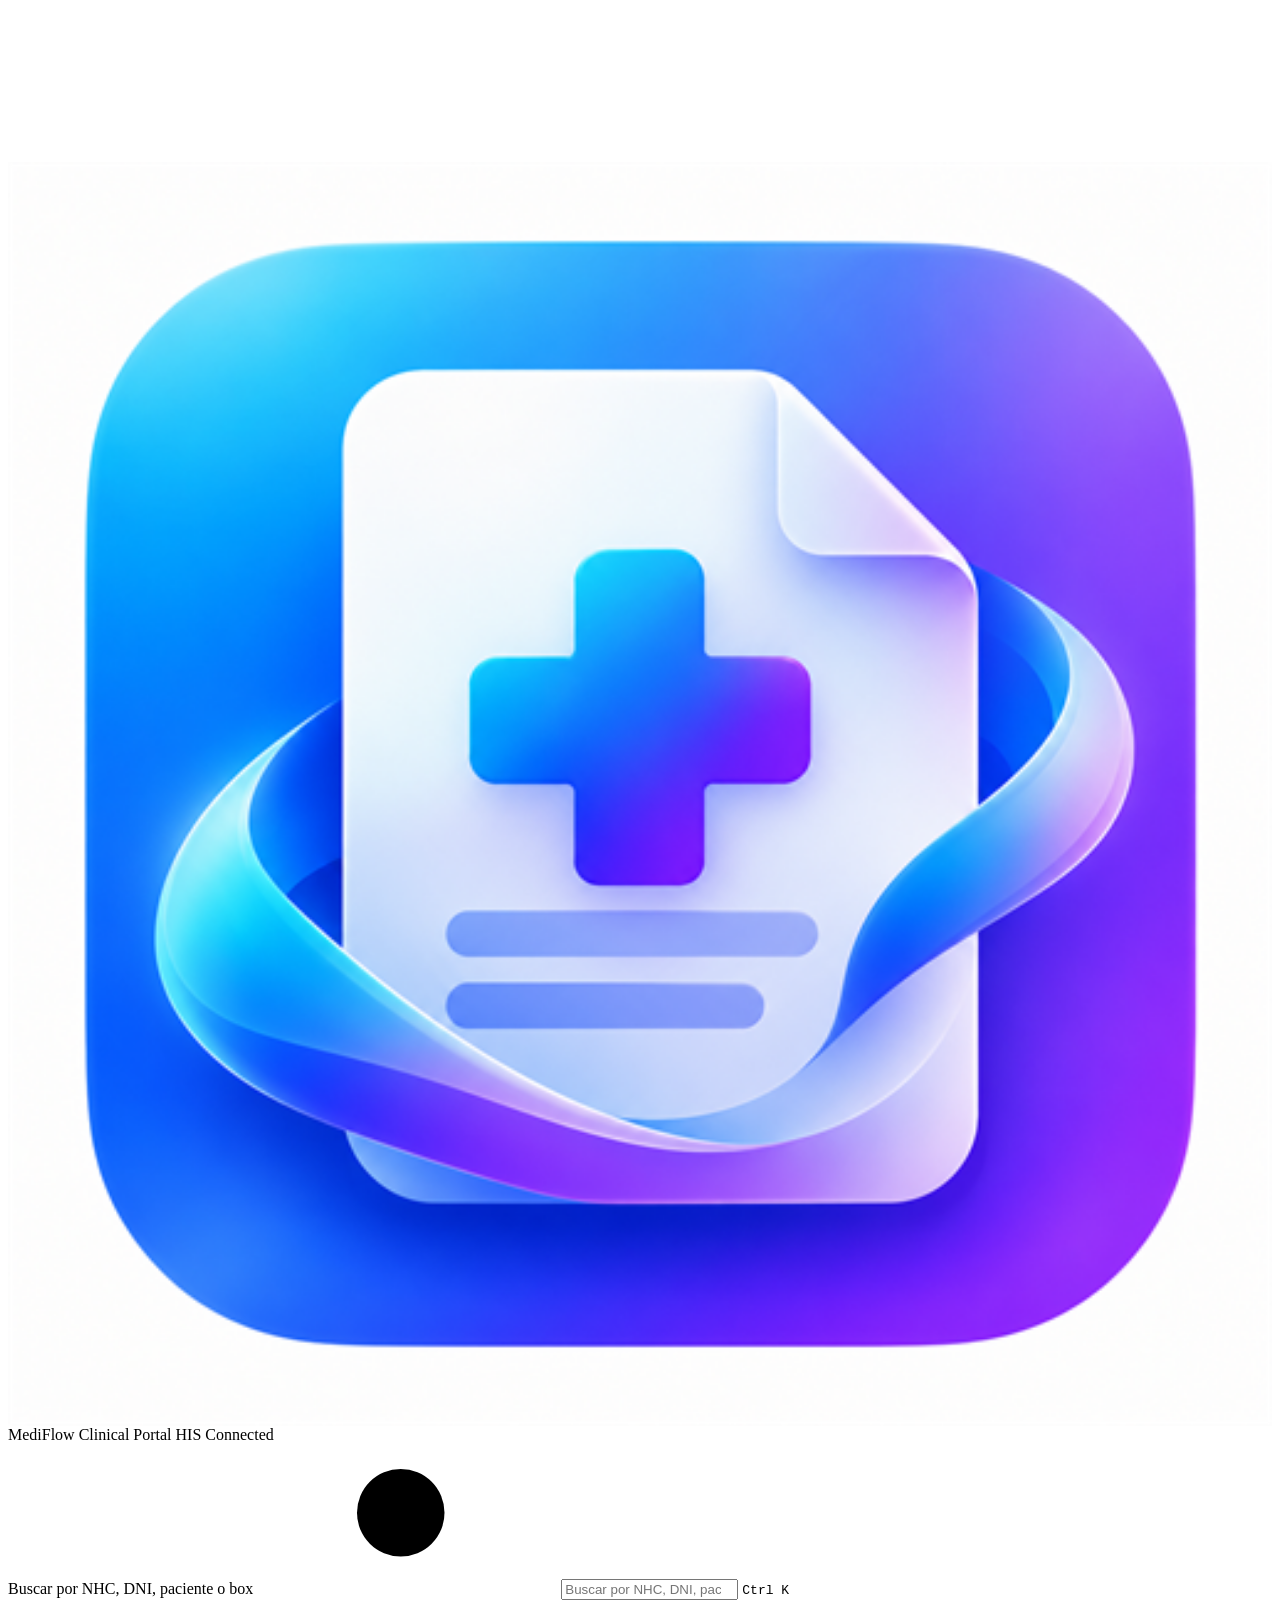
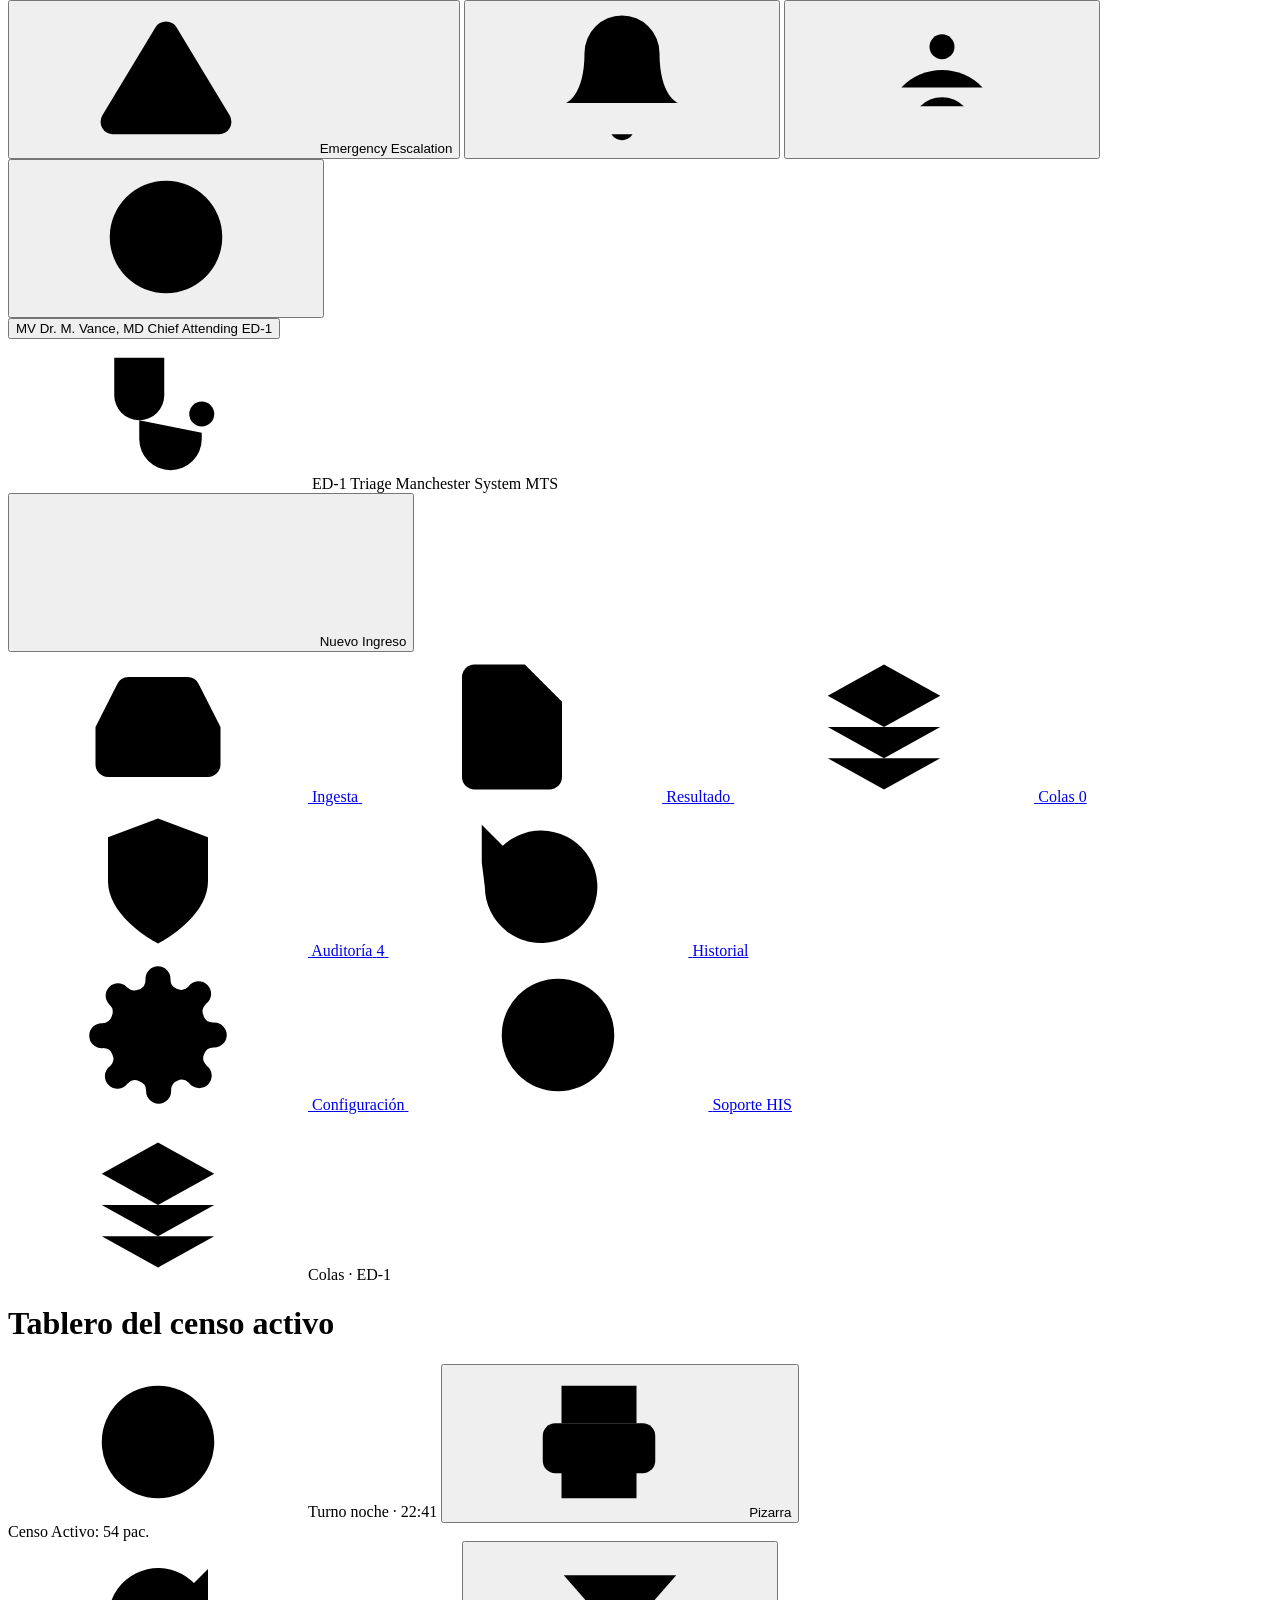
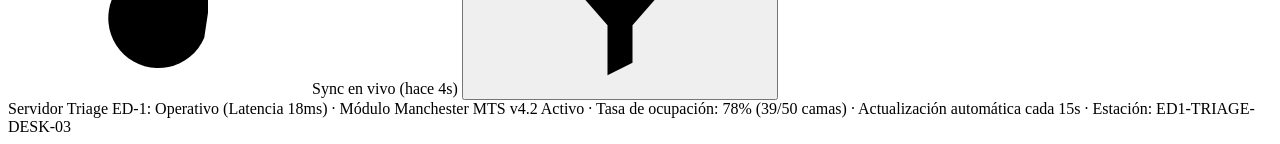
==== commit 86e3c7a4: "feat: Implement Triage API and Upload Functionality - Added triage-api.js for handling document uplo" ====
--- a/mediflow/frontend_web/src/colas/index.html
+++ b/mediflow/frontend_web/src/colas/index.html
@@ -4,6 +4,7 @@
 <meta charset="UTF-8">
 <meta name="viewport" content="width=device-width, initial-scale=1">
 <title>Colas · MediFlow Clinical Portal</title>
+<link rel="icon" type="image/png" sizes="64x64" href="../assets/img/favicon.png">
 <meta name="description" content="Tablero kanban del censo activo de urgencias ED-1 con prioridad MTS, tiempos objetivo y estado de cada paciente.">
 <link rel="preconnect" href="https://fonts.googleapis.com">
 <link rel="preconnect" href="https://fonts.gstatic.com" crossorigin>
@@ -66,7 +67,7 @@
   <!-- ================= HEADER ================= -->
   <header class="topbar">
     <div class="topbar__brand">
-      <span class="brand__mark" aria-hidden="true"><svg class="icon"><use href="#i-cross"></use></svg></span>
+      <span class="brand__mark" aria-hidden="true"><img src="../assets/img/mediflow-icon.png" width="36" height="36" alt="" style="display:block;width:100%;height:100%;object-fit:contain"></span>
       <span class="brand__text">
         <span class="brand__name">MediFlow Clinical Portal</span>
         <span class="conn" title="Sincronización activa con el HIS de la unidad ED-1"><span class="conn__dot" aria-hidden="true"></span>HIS Connected</span>
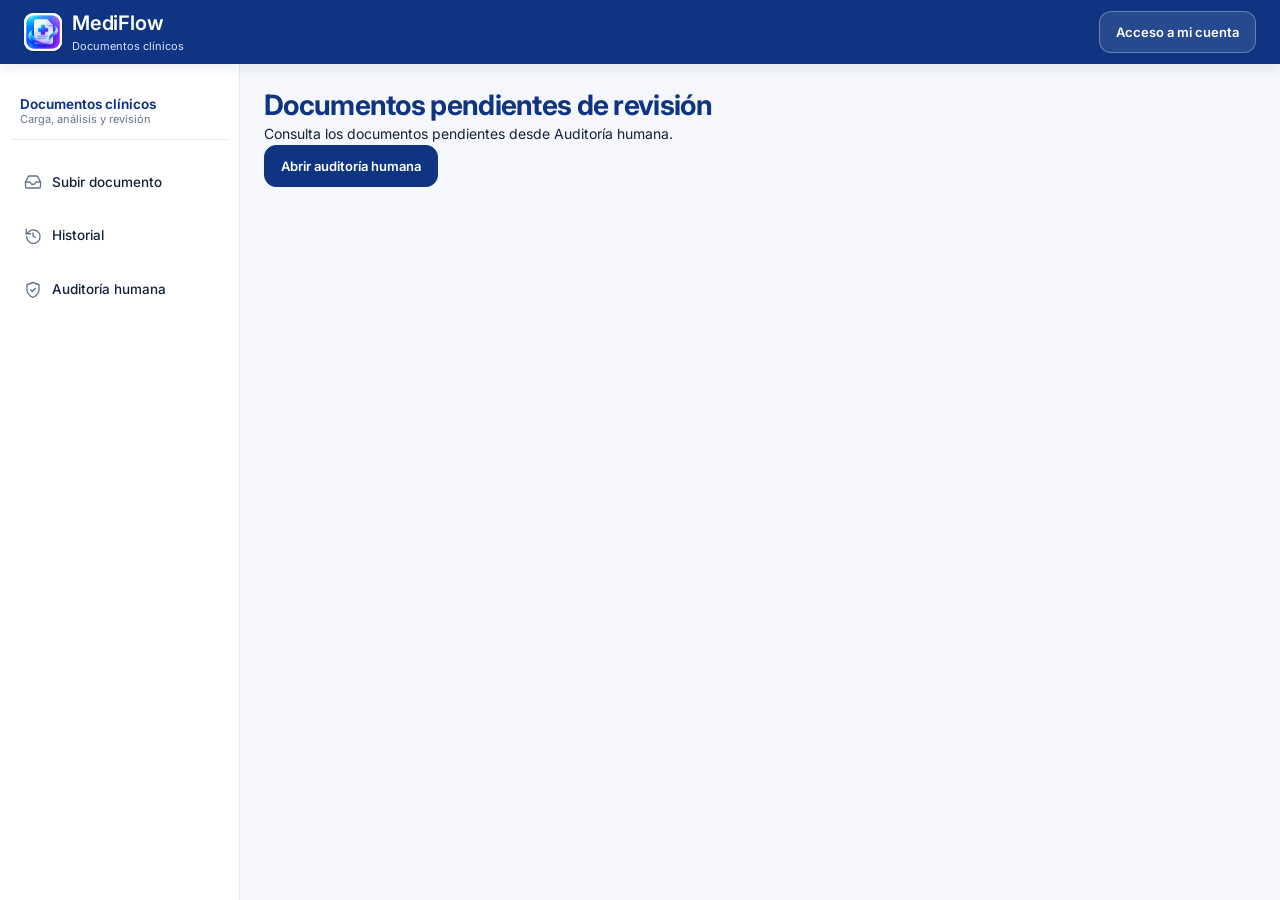
==== commit a1cc4820: "feat: renovar web y agregar bandejas documentales" ====
--- a/mediflow/frontend_web/src/colas/index.html
+++ b/mediflow/frontend_web/src/colas/index.html
@@ -9,7 +9,7 @@
 <link rel="preconnect" href="https://fonts.googleapis.com">
 <link rel="preconnect" href="https://fonts.gstatic.com" crossorigin>
 <link href="https://fonts.googleapis.com/css2?family=Inter:wght@400;500;600;700&display=swap" rel="stylesheet">
-<link rel="stylesheet" href="../assets/css/styles.css">
+<link rel="stylesheet" href="../assets/css/styles.css?v=pitch-1">
 <link rel="stylesheet" href="styles.css">
 </head>
 
@@ -65,117 +65,17 @@
 <div class="app">
 
   <!-- ================= HEADER ================= -->
-  <header class="topbar">
-    <div class="topbar__brand">
-      <span class="brand__mark" aria-hidden="true"><img src="../assets/img/mediflow-icon.png" width="36" height="36" alt="" style="display:block;width:100%;height:100%;object-fit:contain"></span>
-      <span class="brand__text">
-        <span class="brand__name">MediFlow Clinical Portal</span>
-        <span class="conn" title="Sincronización activa con el HIS de la unidad ED-1"><span class="conn__dot" aria-hidden="true"></span>HIS Connected</span>
-      </span>
-    </div>
-
-    <div class="topbar__search">
-      <label class="sr-only" for="q">Buscar por NHC, DNI, paciente o box</label>
-      <svg class="icon topbar__search-icon" aria-hidden="true"><use href="#i-search"></use></svg>
-      <input id="q" class="input" type="search" autocomplete="off"
-             placeholder="Buscar por NHC, DNI, paciente o box…">
-      <kbd>Ctrl K</kbd>
-    </div>
-
-    <div class="topbar__actions">
-      <button type="button" class="btn btn--danger" data-toast="Escalación de emergencia enviada a la Jefatura de ED-1 (canal rojo).">
-        <svg class="icon icon--sm" aria-hidden="true"><use href="#i-alert"></use></svg>
-        <span class="nowrap">Emergency Escalation</span>
-      </button>
-      <button type="button" class="icon-btn" title="Notificaciones: 3 nuevas" aria-label="Notificaciones, 3 nuevas">
-        <svg class="icon" aria-hidden="true"><use href="#i-bell"></use></svg>
-        <span class="dot" aria-hidden="true"></span>
-      </button>
-      <button type="button" class="icon-btn" title="Estado del concentrador HIS: señal estable al 98 %" aria-label="Estado de la señal del HIS">
-        <svg class="icon" aria-hidden="true"><use href="#i-signal"></use></svg>
-      </button>
-      <button type="button" class="icon-btn" title="Centro de ayuda y protocolos ED-1" aria-label="Ayuda">
-        <svg class="icon" aria-hidden="true"><use href="#i-help"></use></svg>
-      </button>
-
-      <div class="menu">
-        <button type="button" class="user" id="userBtn" aria-haspopup="true" aria-expanded="false" aria-controls="userMenu">
-          <span class="avatar" aria-hidden="true">MV</span>
-          <span class="user__text">
-            <span class="user__name">Dr. M. Vance, MD</span>
-            <span class="user__role">Chief Attending ED-1</span>
-          </span>
-        </button>
-        <div class="menu__panel" id="userMenu" role="menu" hidden>
-          <div class="menu__head">
-            <div class="nowrap" style="font-weight:600">Dr. M. Vance, MD</div>
-            <div class="menu__meta">Matrícula 4482-A · Turno noche 19:00–07:00</div>
-          </div>
-          <button type="button" class="menu__item" role="menuitem"><svg class="icon icon--sm" aria-hidden="true"><use href="#i-user"></use></svg>Mi perfil clínico</button>
-          <button type="button" class="menu__item" role="menuitem"><svg class="icon icon--sm" aria-hidden="true"><use href="#i-calendar"></use></svg>Mi turno</button>
-          <div class="menu__sep" role="separator"></div>
-          <button type="button" class="menu__item" role="menuitem"><svg class="icon icon--sm" aria-hidden="true"><use href="#i-logout"></use></svg>Cerrar sesión</button>
-        </div>
-      </div>
-    </div>
-  </header>
+  <header class="topbar"><a class="topbar__brand portal-brand" href="../index.html" aria-label="MediFlow, inicio"><span class="brand__mark" aria-hidden="true"><img src="../assets/img/mediflow-icon.png" width="36" height="36" alt="" style="display:block;width:100%;height:100%;object-fit:contain"></span><span class="brand__text"><span class="brand__name">MediFlow</span><span class="conn">Documentos clínicos</span></span></a><a class="btn portal-access" href="../login/index.html">Acceso a mi cuenta</a></header>
 
   <!-- ================= SIDEBAR ================= -->
-  <aside class="sidebar">
-    <div class="side__unit">
-      <span class="side__unit-icon" aria-hidden="true"><svg class="icon icon--lg"><use href="#i-stethoscope"></use></svg></span>
-      <span class="side__unit-text">
-        <span class="side__unit-name">ED-1 Triage</span>
-        <span class="side__unit-sub" title="Sistema de triaje Manchester">Manchester System MTS</span>
-      </span>
-    </div>
-
-    <div class="side__primary">
-      <button type="button" class="btn btn--primary btn--block" data-nav="ingesta" title="Nuevo Ingreso">
-        <svg class="icon" aria-hidden="true"><use href="#i-plus"></use></svg>
-        <span class="btn__label">Nuevo Ingreso</span>
-      </button>
-    </div>
-
-    <nav class="side__nav" aria-label="Navegación principal">
-      <a class="nav__item" data-nav="ingesta" href="../ingesta/index.html" title="Ingesta">
-        <svg class="icon" aria-hidden="true"><use href="#i-inbox"></use></svg>
-        <span class="nav__label">Ingesta</span>
-      </a>
-      <a class="nav__item" data-nav="resultado" href="../resultado/index.html" title="Resultado">
-        <svg class="icon" aria-hidden="true"><use href="#i-file-check"></use></svg>
-        <span class="nav__label">Resultado</span>
-      </a>
-      <a class="nav__item is-active" data-nav="colas" href="./index.html" title="Colas" aria-current="page">
-        <svg class="icon" aria-hidden="true"><use href="#i-layers"></use></svg>
-        <span class="nav__label">Colas</span>
-        <span class="nav__badge" id="navQueueTotal" title="Pacientes en cola de triaje">0</span>
-      </a>
-      <a class="nav__item" data-nav="auditoria" href="../auditoria/index.html" title="Auditoría">
-        <svg class="icon" aria-hidden="true"><use href="#i-shield"></use></svg>
-        <span class="nav__label">Auditoría</span>
-        <span class="nav__badge nav__badge--alerta" id="navAuditTotal" title="Revisiones pendientes">4</span>
-      </a>
-      <a class="nav__item" data-nav="historial" href="../historial/index.html" title="Historial">
-        <svg class="icon" aria-hidden="true"><use href="#i-history"></use></svg>
-        <span class="nav__label">Historial</span>
-      </a>
-    </nav>
-
-    <div class="side__foot">
-      <a class="nav__item" href="#" title="Configuración">
-        <svg class="icon" aria-hidden="true"><use href="#i-settings"></use></svg>
-        <span class="nav__label">Configuración</span>
-      </a>
-      <a class="nav__item" href="#" title="Soporte HIS">
-        <svg class="icon" aria-hidden="true"><use href="#i-support"></use></svg>
-        <span class="nav__label">Soporte HIS</span>
-      </a>
-    </div>
-  </aside>
+  <aside class="sidebar"><div class="side__unit"><span class="side__unit-text"><span class="side__unit-name">Documentos clínicos</span><span class="side__unit-sub">Carga, análisis y revisión</span></span></div><nav class="side__nav" aria-label="Navegación principal"><a class="nav__item" data-nav="ingesta" href="../ingesta/index.html" title="Subir documento"><svg class="icon" aria-hidden="true"><use href="#i-inbox"></use></svg><span class="nav__label">Subir documento</span></a>
+<a class="nav__item" data-nav="historial" href="../historial/index.html" title="Historial"><svg class="icon" aria-hidden="true"><use href="#i-history"></use></svg><span class="nav__label">Historial</span></a>
+<a class="nav__item" data-nav="auditoria" href="../auditoria/index.html" title="Auditoría humana"><svg class="icon" aria-hidden="true"><use href="#i-shield"></use></svg><span class="nav__label">Auditoría humana</span></a></nav></aside>
 
   <!-- ================= MAIN ================= -->
-  <main class="main main--board" id="main">
+<main class="main" id="main"><div class="page-head"><div><h1>Documentos pendientes de revisión</h1><p>Consulta los documentos pendientes desde Auditoría humana.</p><a class="btn btn--primary" href="../auditoria/index.html">Abrir auditoría humana</a></div></div></main>
+<!-- Agregado por Edil: maqueta conservada como referencia inerte. -->
+<template id="legacyPage">  <main class="main main--board" id="main">
 
     <div class="page-head page-head--compact">
       <div class="page-head__text">
@@ -226,24 +126,14 @@
     <!-- ---------- Tablero kanban ---------- -->
     <section class="board" id="board" aria-label="Tablero kanban de la unidad ED-1"></section>
 
-  </main>
+  </main></template>
 </div>
 
 <!-- ================= PIE DE ESTADO ================= -->
-<footer class="statusbar">
-  <span class="statusbar__item"><span class="statusbar__dot" aria-hidden="true"></span>Servidor Triage ED-1: Operativo (Latencia 18ms)</span>
-  <span class="statusbar__sep" aria-hidden="true">·</span>
-  <span class="statusbar__item">Módulo Manchester MTS v4.2 Activo</span>
-  <span class="statusbar__sep" aria-hidden="true">·</span>
-  <span class="statusbar__item">Tasa de ocupación: 78% (39/50 camas)</span>
-  <span class="statusbar__sep" aria-hidden="true">·</span>
-  <span class="statusbar__item">Actualización automática cada 15s</span>
-  <span class="statusbar__sep" aria-hidden="true">·</span>
-  <span class="statusbar__item statusbar__item--end">Estación: ED1-TRIAGE-DESK-03</span>
-</footer>
+
 
 <div class="toast-host" id="toastHost" aria-live="polite" aria-atomic="true"></div>
 
-<script src="app.js"></script>
+
 </body>
 </html>
--- a/mediflow/frontend_web/src/assets/css/styles.css
+++ b/mediflow/frontend_web/src/assets/css/styles.css
@@ -0,0 +1,1294 @@
+/* ==========================================================================
+   MediFlow Clinical Portal — hoja de estilos común
+   Tokens de marca, shell de la aplicación y componentes compartidos.
+   Cada pantalla añade su propia hoja en <link> después de esta.
+   ========================================================================== */
+
+
+:root {
+  /* Marca */
+  --navy: #0F3582;
+  --blue: #2563EB;
+  --violet: #7C3AED;
+  --success: #10B981;
+  --warning: #F59E0B;
+  --error: #EF4444;
+  --blue-50: #EFF5FF;
+  --bg: #F5F7FC;
+  --card: #FFFFFF;
+  --border: #E2E8F3;
+  --text: #14213D;
+  --muted: #64748B;
+
+  /* MTS — colores oficiales */
+  --mts-rojo: var(--error);
+  --mts-naranja: var(--warning);
+  --mts-amarillo: #D9A400;
+  --mts-verde: var(--success);
+  --mts-azul: var(--blue);
+
+  /* MTS — variantes suaves de fondo y borde */
+  --mts-rojo-bg: #FDECEC;      --mts-rojo-border: #F4BDBD;
+  --mts-naranja-bg: #FFF4E8;   --mts-naranja-border: #F8CB98;
+  --mts-amarillo-bg: #FFFAE6;  --mts-amarillo-border: #EEDB8E;
+  --mts-verde-bg: #ECF8EF;     --mts-verde-border: #B2E0C0;
+  --mts-azul-bg: #EDF3FE;      --mts-azul-border: #BBD2F8;
+
+  /* MTS — tinta de texto (contraste AA sobre su fondo suave) */
+  --mts-rojo-ink: #A81E1E;
+  --mts-naranja-ink: #A94F00;
+  --mts-amarillo-ink: #7E5D00;
+  --mts-verde-ink: #1D7438;
+  --mts-azul-ink: #2454B0;
+
+  /* Tipografía */
+  --font: "Inter", system-ui, -apple-system, "Segoe UI", Roboto, sans-serif;
+  --fs-base: 14px;
+
+  /* Forma y elevación */
+  --radius: 12px;
+  --radius-sm: 10px;
+  --radius-pill: 999px;
+  --shadow-sm: 0 1px 2px rgba(11, 42, 111, .06), 0 1px 3px rgba(11, 42, 111, .05);
+  --shadow-md: 0 4px 12px rgba(11, 42, 111, .08);
+  --shadow-lg: 0 12px 30px rgba(11, 42, 111, .14);
+
+  /* Métricas del shell */
+  --header-h: 64px;
+  --sidebar-w: 240px;
+  --sidebar-w-collapsed: 64px;
+  --gutter: 24px;
+  --focus-ring: 0 0 0 3px rgba(37, 99, 235, .2);
+}
+
+/* --------------------------------------------------------------------------
+   2. RESET Y BASE
+   -------------------------------------------------------------------------- */
+*,
+*::before,
+*::after { box-sizing: border-box; }
+
+html { -webkit-text-size-adjust: 100%; }
+
+body {
+  margin: 0;
+  height: 100vh;
+  overflow: hidden;
+  font-family: var(--font);
+  font-size: var(--fs-base);
+  line-height: 1.45;
+  color: var(--text);
+  background: var(--bg);
+  -webkit-font-smoothing: antialiased;
+}
+
+h1, h2, h3, h4, p, figure, dl, dd { margin: 0; }
+ul, ol { margin: 0; padding: 0; list-style: none; }
+button, input, select, textarea { font: inherit; color: inherit; }
+svg { display: block; flex: none; }
+table { border-collapse: collapse; width: 100%; }
+
+a { color: var(--blue); text-decoration: none; }
+a:hover { text-decoration: underline; }
+
+:focus-visible {
+  outline: 2px solid var(--blue);
+  outline-offset: 2px;
+}
+
+.sr-only {
+  position: absolute;
+  width: 1px; height: 1px;
+  padding: 0; margin: -1px;
+  overflow: hidden;
+  clip: rect(0 0 0 0);
+  white-space: nowrap;
+  border: 0;
+}
+
+.icon { width: 18px; height: 18px; stroke: currentColor; fill: none; stroke-width: 1.8; stroke-linecap: round; stroke-linejoin: round; }
+.icon--sm { width: 15px; height: 15px; }
+.icon--lg { width: 22px; height: 22px; }
+
+.truncate {
+  min-width: 0;
+  overflow: hidden;
+  text-overflow: ellipsis;
+  white-space: nowrap;
+}
+
+.nowrap { white-space: nowrap; }
+
+.tabnum { font-variant-numeric: tabular-nums; }
+
+.visually-hidden { display: none; }
+
+/* --------------------------------------------------------------------------
+   3. SHELL — CSS Grid "header header" / "sidebar main"
+   -------------------------------------------------------------------------- */
+.app {
+  display: grid;
+  grid-template-columns: var(--sidebar-w) minmax(0, 1fr);
+  grid-template-rows: var(--header-h) minmax(0, 1fr);
+  grid-template-areas:
+    "header header"
+    "sidebar main";
+  height: 100vh;
+}
+
+/* --------------------------------------------------------------------------
+   4. HEADER (56px, fijo)
+   -------------------------------------------------------------------------- */
+.topbar {
+  grid-area: header;
+  position: relative;
+  z-index: 40;
+  display: flex;
+  align-items: center;
+  gap: 16px;
+  height: var(--header-h);
+  padding: 0 24px;
+  background: var(--navy);
+  color: #fff;
+  box-shadow: 0 1px 0 rgba(255, 255, 255, .08), var(--shadow-md);
+}
+
+.topbar__brand {
+  display: flex;
+  align-items: center;
+  gap: 10px;
+  min-width: 0;
+  flex: 0 0 auto;
+}
+
+.brand__mark {
+  display: grid;
+  place-items: center;
+  width: 38px;
+  height: 38px;
+  border-radius: var(--radius-sm);
+  background: #fff;
+  color: var(--blue);
+  box-shadow: 0 1px 3px rgba(0, 0, 0, .25);
+}
+.brand__mark .icon { width: 20px; height: 20px; stroke-width: 0; fill: currentColor; }
+
+.brand__text {
+  display: flex;
+  flex-direction: column;
+  justify-content: center;
+  min-width: 0;
+  gap: 1px;
+}
+
+.brand__name {
+  font-size: 20px;
+  font-weight: 600;
+  letter-spacing: -.01em;
+  white-space: nowrap;
+}
+
+/* Subtítulo de marca y estado de consulta */
+.conn {
+  display: inline-flex;
+  align-items: center;
+  gap: 5px;
+  padding: 1px 8px 1px 6px;
+  border-radius: var(--radius-pill);
+  background: rgba(255, 255, 255, .12);
+  border: 1px solid rgba(255, 255, 255, .18);
+  color: #DCE7FF;
+  font-size: 11px;
+  font-weight: 500;
+  white-space: nowrap;
+}
+.conn__dot {
+  width: 7px;
+  height: 7px;
+  border-radius: 50%;
+  background: #3ED67F;
+  box-shadow: 0 0 0 3px rgba(62, 214, 127, .22);
+}
+
+/* Buscador */
+.topbar__search {
+  position: relative;
+  display: flex;
+  align-items: center;
+  flex: 1 1 260px;
+  min-width: 0;
+  max-width: 460px;
+}
+.topbar__search-icon {
+  position: absolute;
+  left: 10px;
+  color: rgba(255, 255, 255, .6);
+  pointer-events: none;
+}
+.topbar__search .input {
+  width: 100%;
+  height: 34px;
+  padding: 0 10px 0 32px;
+  color: #fff;
+  background: rgba(255, 255, 255, .1);
+  border: 1px solid rgba(255, 255, 255, .16);
+  border-radius: var(--radius);
+  transition: background .15s, border-color .15s, box-shadow .15s;
+}
+.topbar__search .input::placeholder { color: rgba(255, 255, 255, .62); }
+.topbar__search .input:hover { background: rgba(255, 255, 255, .14); }
+.topbar__search .input:focus {
+  outline: none;
+  background: #fff;
+  color: var(--text);
+  border-color: transparent;
+  box-shadow: var(--focus-ring);
+}
+.topbar__search .input:focus::placeholder { color: var(--muted); }
+.topbar__search .input:focus + .topbar__search-icon { display: none; }
+.topbar__search kbd {
+  position: absolute;
+  right: 8px;
+  padding: 1px 5px;
+  font-size: 10px;
+  color: rgba(255, 255, 255, .7);
+  background: rgba(255, 255, 255, .12);
+  border: 1px solid rgba(255, 255, 255, .2);
+  border-radius: 4px;
+  pointer-events: none;
+}
+
+.topbar__actions {
+  display: flex;
+  align-items: center;
+  gap: 6px;
+  flex: 0 0 auto;
+  margin-left: auto;
+}
+
+/* Iconos de header */
+.icon-btn {
+  position: relative;
+  display: grid;
+  place-items: center;
+  width: 34px;
+  height: 34px;
+  padding: 0;
+  color: #E4EBFB;
+  background: transparent;
+  border: 1px solid transparent;
+  border-radius: var(--radius);
+  cursor: pointer;
+  transition: background .15s, color .15s;
+}
+.icon-btn:hover { background: rgba(255, 255, 255, .13); color: #fff; }
+.icon-btn .dot {
+  position: absolute;
+  top: 6px; right: 6px;
+  width: 8px; height: 8px;
+  border-radius: 50%;
+  background: var(--mts-rojo);
+  border: 2px solid var(--navy);
+}
+
+/* Perfil */
+.menu { position: relative; flex: 0 0 auto; }
+
+.user {
+  display: flex;
+  align-items: center;
+  gap: 9px;
+  padding: 4px 8px 4px 4px;
+  background: rgba(255, 255, 255, .1);
+  border: 1px solid rgba(255, 255, 255, .16);
+  border-radius: var(--radius);
+  color: #fff;
+  cursor: pointer;
+  transition: background .15s;
+}
+.user:hover { background: rgba(255, 255, 255, .16); }
+
+.avatar {
+  display: grid;
+  place-items: center;
+  width: 28px;
+  height: 28px;
+  border-radius: 50%;
+  background: var(--blue);
+  color: #fff;
+  font-size: 11px;
+  font-weight: 700;
+  letter-spacing: .02em;
+  flex: none;
+}
+
+.user__text { display: flex; flex-direction: column; align-items: flex-start; min-width: 0; line-height: 1.2; }
+.user__name { font-size: 12.5px; font-weight: 600; white-space: nowrap; }
+.user__role { font-size: 10.5px; color: #B9C8E8; white-space: nowrap; }
+
+.menu__panel {
+  position: absolute;
+  top: calc(100% + 8px);
+  right: 0;
+  width: 232px;
+  padding: 6px;
+  background: var(--card);
+  color: var(--text);
+  border: 1px solid var(--border);
+  border-radius: var(--radius);
+  box-shadow: var(--shadow-lg);
+}
+.menu__panel[hidden] { display: none; }
+.menu__head { padding: 8px 10px 10px; border-bottom: 1px solid var(--border); margin-bottom: 6px; }
+.menu__item {
+  display: flex;
+  align-items: center;
+  gap: 8px;
+  width: 100%;
+  padding: 8px 10px;
+  background: none;
+  border: 0;
+  border-radius: var(--radius-sm);
+  font-size: 13px;
+  text-align: left;
+  color: var(--text);
+  cursor: pointer;
+}
+.menu__item:hover { background: var(--blue-50); color: var(--navy); }
+.menu__sep { height: 1px; margin: 6px 4px; background: var(--border); }
+.menu__meta { font-size: 11px; color: var(--muted); }
+
+/* --------------------------------------------------------------------------
+   5. SIDEBAR (240px)
+   -------------------------------------------------------------------------- */
+.sidebar {
+  grid-area: sidebar;
+  display: flex;
+  flex-direction: column;
+  min-height: 0;
+  padding: 24px 12px 16px;
+  background: var(--card);
+  border-right: 1px solid var(--border);
+  overflow-y: auto;
+  overscroll-behavior: contain;
+}
+
+.side__unit {
+  display: flex;
+  align-items: center;
+  gap: 10px;
+  min-width: 0;
+  padding: 8px 8px 12px;
+  border-bottom: 1px solid var(--border);
+}
+.side__unit-icon {
+  display: grid;
+  place-items: center;
+  width: 34px;
+  height: 34px;
+  flex: none;
+  border-radius: var(--radius);
+  background: var(--blue-50);
+  color: var(--blue);
+}
+.side__unit-text { display: flex; flex-direction: column; min-width: 0; line-height: 1.25; }
+.side__unit-name { font-size: 13.5px; font-weight: 650; color: var(--navy); white-space: nowrap; }
+.side__unit-sub { font-size: 11px; color: var(--muted); white-space: nowrap; }
+
+.side__primary { margin: 12px 0 10px; }
+
+.side__nav { display: flex; flex-direction: column; gap: 8px; flex: 1 1 auto; padding-top: 20px; }
+
+.nav__item {
+  position: relative;
+  display: flex;
+  align-items: center;
+  gap: 10px;
+  min-width: 0;
+  padding: 13px 12px;
+  border-radius: var(--radius);
+  color: var(--text);
+  font-size: 13.5px;
+  font-weight: 500;
+  cursor: pointer;
+  transition: background .14s, color .14s;
+}
+.nav__item:hover { background: var(--blue-50); color: var(--navy); text-decoration: none; }
+.nav__item .icon { color: var(--muted); transition: color .14s; }
+.nav__item:hover .icon { color: var(--blue); }
+.nav__label { min-width: 0; overflow: hidden; text-overflow: ellipsis; white-space: nowrap; }
+
+.nav__item.is-active {
+  background: var(--navy);
+  color: #fff;
+  font-weight: 600;
+}
+.nav__item.is-active .icon { color: #fff; }
+.nav__item.is-active::before {
+  content: "";
+  position: absolute;
+  left: -10px;
+  top: 8px;
+  bottom: 8px;
+  width: 3px;
+  border-radius: 0 3px 3px 0;
+  background: #7FA8FF;
+}
+
+.nav__badge {
+  margin-left: auto;
+  flex: none;
+  min-width: 20px;
+  padding: 1px 6px;
+  border-radius: var(--radius-pill);
+  font-size: 11px;
+  font-weight: 650;
+  text-align: center;
+  white-space: nowrap;
+  font-variant-numeric: tabular-nums;
+  background: var(--mts-azul-bg);
+  color: var(--mts-azul-ink);
+  border: 1px solid var(--mts-azul-border);
+}
+.nav__badge--alerta { background: var(--mts-rojo-bg); color: var(--mts-rojo-ink); border-color: var(--mts-rojo-border); }
+
+.side__foot {
+  display: flex;
+  flex-direction: column;
+  gap: 2px;
+  margin-top: 12px;
+  padding-top: 10px;
+  border-top: 1px solid var(--border);
+}
+
+/* --------------------------------------------------------------------------
+   6. MAIN
+   -------------------------------------------------------------------------- */
+.main {
+  grid-area: main;
+  min-width: 0;
+  padding: var(--gutter) var(--gutter) 40px;
+  overflow-y: auto;
+  scrollbar-gutter: stable;
+}
+
+.page-head {
+  display: flex;
+  align-items: flex-end;
+  justify-content: space-between;
+  gap: 16px;
+  flex-wrap: wrap;
+  margin-bottom: 24px;
+}
+.page-head__text { min-width: 0; }
+.page-head__eyebrow {
+  display: flex;
+  align-items: center;
+  gap: 6px;
+  font-size: 11.5px;
+  font-weight: 600;
+  letter-spacing: .06em;
+  text-transform: uppercase;
+  color: var(--blue);
+  margin-bottom: 3px;
+}
+.page-head__title { font-size: 28px; font-weight: 700; letter-spacing: -.02em; color: var(--navy); }
+.page-head__sub { font-size: 14px; color: var(--muted); margin-top: 2px; }
+.page-head__actions { display: flex; align-items: center; gap: 8px; flex-wrap: wrap; }
+
+/* --------------------------------------------------------------------------
+   7. BADGES Y CHIPS
+   -------------------------------------------------------------------------- */
+.badge {
+  --c: var(--muted);
+  --c-ink: var(--text);
+  --c-bg: var(--blue-50);
+  --c-bd: var(--border);
+
+  display: inline-flex;
+  align-items: center;
+  gap: 6px;
+  padding: 2px 9px;
+  border-radius: var(--radius-pill);
+  background: var(--c-bg);
+  border: 1px solid var(--c-bd);
+  color: var(--c-ink);
+  font-size: 11.5px;
+  font-weight: 600;
+  white-space: nowrap;
+  flex: none;
+}
+.badge__dot { width: 7px; height: 7px; border-radius: 50%; background: var(--c); flex: none; }
+.badge--xs { font-size: 10.5px; padding: 1px 7px; }
+
+.badge--rojo    { --c: var(--mts-rojo);    --c-ink: var(--mts-rojo-ink);    --c-bg: var(--mts-rojo-bg);    --c-bd: var(--mts-rojo-border); }
+.badge--naranja { --c: var(--mts-naranja); --c-ink: var(--mts-naranja-ink); --c-bg: var(--mts-naranja-bg); --c-bd: var(--mts-naranja-border); }
+.badge--amarillo{ --c: var(--mts-amarillo);--c-ink: var(--mts-amarillo-ink);--c-bg: var(--mts-amarillo-bg);--c-bd: var(--mts-amarillo-border); }
+.badge--verde   { --c: var(--mts-verde);   --c-ink: var(--mts-verde-ink);   --c-bg: var(--mts-verde-bg);   --c-bd: var(--mts-verde-border); }
+.badge--azul    { --c: var(--mts-azul);    --c-ink: var(--mts-azul-ink);    --c-bg: var(--mts-azul-bg);    --c-bd: var(--mts-azul-border); }
+.badge--gris    { --c: #94A3B8;             --c-ink: #475569;                 --c-bg: #F1F5F9;              --c-bd: #E2E8F0; }
+.badge--navy    { --c: var(--navy);         --c-ink: var(--navy);              --c-bg: #EAEFFB;              --c-bd: #C9D6F4; }
+
+.chip {
+  display: inline-flex;
+  align-items: center;
+  gap: 6px;
+  padding: 3px 10px;
+  border-radius: var(--radius-pill);
+  background: #fff;
+  border: 1px solid var(--border);
+  color: var(--muted);
+  font-size: 11.5px;
+  font-weight: 500;
+  white-space: nowrap;
+}
+.chip .icon { color: var(--muted); }
+
+/* --------------------------------------------------------------------------
+   8. BOTONES
+   -------------------------------------------------------------------------- */
+.btn {
+  display: inline-flex;
+  align-items: center;
+  justify-content: center;
+  gap: 7px;
+  min-width: 0;
+  min-height: 42px;
+  height: auto;
+  padding: 10px 16px;
+  border: 1px solid var(--border);
+  border-radius: var(--radius);
+  background: var(--card);
+  color: var(--text);
+  font-size: 13px;
+  font-weight: 600;
+  white-space: nowrap;
+  cursor: pointer;
+  transition: background .14s, border-color .14s, color .14s, box-shadow .14s;
+}
+.btn:hover { background: #F8FAFC; border-color: #CBD5E1; }
+.btn:active { transform: translateY(.5px); }
+.btn[disabled], .btn[aria-disabled="true"] { opacity: .55; cursor: not-allowed; }
+
+.btn--primary { background: var(--navy); border-color: var(--navy); color: #fff; }
+.btn--primary:hover { background: #0A2868; border-color: #0A2868; }
+
+.btn--blue { background: var(--blue); border-color: var(--blue); color: #fff; }
+.btn--blue:hover { background: #1A44BA; border-color: #1A44BA; }
+
+.btn--danger { background: #B91C1C; border-color: #B91C1C; color: #fff; }
+.btn--danger:hover { background: #991B1B; border-color: #991B1B; }
+
+.btn--soft { background: var(--blue-50); border-color: #C9D9FB; color: var(--navy); }
+.btn--soft:hover { background: #E2EBFF; border-color: #B4C9F7; }
+
+.btn--ghost { background: transparent; border-color: transparent; color: var(--muted); }
+.btn--ghost:hover { background: #EEF1F6; color: var(--text); }
+
+.btn--block { width: 100%; }
+.btn--sm { height: 30px; padding: 0 10px; font-size: 12px; }
+.btn--lg { height: 42px; padding: 0 18px; font-size: 14px; }
+
+/* Botón de header de emergencia */
+.topbar .btn--danger {
+  height: 34px;
+  padding: 0 13px;
+  font-size: 12.5px;
+  box-shadow: 0 1px 2px rgba(0, 0, 0, .18);
+}
+.topbar .btn--danger:hover { background: #C02929; }
+
+/* --------------------------------------------------------------------------
+   9. TARJETAS
+   -------------------------------------------------------------------------- */
+.card {
+  background: var(--card);
+  border: 1px solid var(--border);
+  border-radius: var(--radius);
+  box-shadow: var(--shadow-sm);
+  min-width: 0;
+}
+.card__head {
+  display: flex;
+  align-items: center;
+  justify-content: space-between;
+  gap: 12px;
+  flex-wrap: wrap;
+  padding: 18px 24px;
+  border-bottom: 1px solid var(--border);
+}
+.card__title {
+  display: flex;
+  align-items: center;
+  gap: 8px;
+  min-width: 0;
+  font-size: 16px;
+  font-weight: 650;
+  color: var(--navy);
+}
+.card__title .icon { color: var(--blue); }
+.card__sub { font-size: 11.5px; color: var(--muted); font-weight: 400; }
+.card__body { padding: 24px; }
+.card__body--tight { padding: 12px; }
+.card__foot {
+  display: flex;
+  align-items: center;
+  justify-content: space-between;
+  gap: 12px;
+  flex-wrap: wrap;
+  padding: 12px 16px;
+  border-top: 1px solid var(--border);
+  background: #FAFBFD;
+  border-radius: 0 0 var(--radius) var(--radius);
+}
+
+.grid { display: grid; gap: 16px; min-width: 0; }
+.grid--2 { grid-template-columns: minmax(0, 2fr) minmax(0, 1fr); align-items: start; }
+.grid--3 { grid-template-columns: repeat(3, minmax(0, 1fr)); }
+.grid--4 { grid-template-columns: repeat(4, minmax(0, 1fr)); }
+.stack { display: flex; flex-direction: column; gap: 16px; min-width: 0; }
+
+/* --------------------------------------------------------------------------
+   10. KPIS
+   -------------------------------------------------------------------------- */
+.kpi {
+  display: flex;
+  align-items: center;
+  gap: 12px;
+  min-width: 0;
+  padding: 14px 16px;
+  background: var(--card);
+  border: 1px solid var(--border);
+  border-radius: var(--radius);
+  box-shadow: var(--shadow-sm);
+}
+.kpi__icon {
+  display: grid;
+  place-items: center;
+  width: 36px; height: 36px;
+  flex: none;
+  border-radius: var(--radius);
+  background: var(--blue-50);
+  color: var(--blue);
+}
+/* El cuerpo pasa a columna para que etiqueta, valor y ayuda caigan uno
+   debajo del otro. Con spans en línea, min-width y overflow no aplican:
+   el texto se salía de la tarjeta. `min-width: 0` sí hace falta en un
+   contenedor flex, y sin él el hijo no puede encogerse por debajo del
+   contenido. */
+.kpi__body {
+  display: flex;
+  flex-direction: column;
+  flex: 1 1 auto;
+  min-width: 0;
+}
+.kpi__label {
+  font-size: 11.5px;
+  font-weight: 600;
+  letter-spacing: .02em;
+  text-transform: uppercase;
+  color: var(--muted);
+  white-space: nowrap;
+  overflow: hidden;
+  text-overflow: ellipsis;
+}
+.kpi__value {
+  font-size: 20px;
+  font-weight: 700;
+  color: var(--navy);
+  line-height: 1.15;
+  font-variant-numeric: tabular-nums;
+  white-space: nowrap;
+  overflow: hidden;
+  text-overflow: ellipsis;
+}
+.kpi__hint { font-size: 11.5px; color: var(--muted); white-space: nowrap; overflow: hidden; text-overflow: ellipsis; }
+.kpi--rojo .kpi__icon { background: var(--mts-rojo-bg); color: var(--mts-rojo-ink); }
+.kpi--naranja .kpi__icon { background: var(--mts-naranja-bg); color: var(--mts-naranja-ink); }
+.kpi--verde .kpi__icon { background: var(--mts-verde-bg); color: var(--mts-verde-ink); }
+.kpi--azul .kpi__icon { background: var(--mts-azul-bg); color: var(--mts-azul-ink); }
+
+/* --------------------------------------------------------------------------
+   11. FORMULARIOS
+   -------------------------------------------------------------------------- */
+.field { display: flex; flex-direction: column; gap: 5px; min-width: 0; }
+.label { font-size: 12px; font-weight: 600; color: #35415A; }
+.label .req { color: var(--mts-rojo); margin-left: 2px; }
+.hint { font-size: 11.5px; color: var(--muted); }
+
+.input, .select, .textarea {
+  width: 100%;
+  min-width: 0;
+  height: 42px;
+  padding: 0 12px;
+  background: #fff;
+  border: 1px solid var(--border);
+  border-radius: var(--radius-sm);
+  font-size: 13px;
+  transition: border-color .14s, box-shadow .14s;
+}
+.textarea { height: auto; min-height: 76px; padding: 8px 10px; resize: vertical; line-height: 1.5; }
+.select {
+  appearance: none;
+  padding-right: 30px;
+  background-image: url("data:image/svg+xml,%3Csvg xmlns='http://www.w3.org/2000/svg' viewBox='0 0 24 24' fill='none' stroke='%2364748B' stroke-width='2' stroke-linecap='round' stroke-linejoin='round'%3E%3Cpath d='M6 9l6 6 6-6'/%3E%3C/svg%3E");
+  background-repeat: no-repeat;
+  background-position: right 8px center;
+  background-size: 15px;
+}
+.input:hover, .select:hover, .textarea:hover { border-color: #CBD5E1; }
+.input:focus, .select:focus, .textarea:focus {
+  outline: none;
+  border-color: var(--blue);
+  box-shadow: var(--focus-ring);
+}
+.input::placeholder, .textarea::placeholder { color: #94A3B8; }
+.input[readonly] { background: #F8FAFC; color: var(--muted); }
+.input.is-invalid, .select.is-invalid { border-color: var(--mts-rojo); box-shadow: 0 0 0 3px var(--mts-rojo-bg); }
+
+.form-grid { display: grid; gap: 12px; grid-template-columns: repeat(12, minmax(0, 1fr)); }
+.col-2 { grid-column: span 2; } .col-3 { grid-column: span 3; }
+.col-4 { grid-column: span 4; } .col-5 { grid-column: span 5; }
+.col-6 { grid-column: span 6; } .col-8 { grid-column: span 8; }
+.col-9 { grid-column: span 9; } .col-12 { grid-column: span 12; }
+
+.form-foot {
+  display: flex;
+  align-items: center;
+  justify-content: flex-end;
+  gap: 8px;
+  flex-wrap: wrap;
+  padding-top: 4px;
+}
+
+/* Segmentado (sexo, sí/no) */
+.segmented { display: inline-flex; padding: 3px; gap: 3px; background: #F1F5F9; border-radius: var(--radius); border: 1px solid var(--border); }
+.segmented input { position: absolute; opacity: 0; pointer-events: none; }
+.segmented label {
+  padding: 5px 14px;
+  border-radius: var(--radius-sm);
+  font-size: 12.5px;
+  font-weight: 600;
+  color: var(--muted);
+  cursor: pointer;
+  white-space: nowrap;
+}
+.segmented input:checked + label { background: #fff; color: var(--navy); box-shadow: var(--shadow-sm); }
+.segmented input:focus-visible + label { box-shadow: var(--focus-ring); }
+
+/* Interruptor */
+.switch { display: inline-flex; align-items: center; gap: 8px; cursor: pointer; white-space: nowrap; }
+.switch input { position: absolute; opacity: 0; pointer-events: none; }
+.switch__track {
+  width: 34px; height: 20px;
+  flex: none;
+  border-radius: var(--radius-pill);
+  background: #CBD5E1;
+  position: relative;
+  transition: background .15s;
+}
+.switch__track::after {
+  content: "";
+  position: absolute;
+  top: 2px; left: 2px;
+  width: 16px; height: 16px;
+  border-radius: 50%;
+  background: #fff;
+  box-shadow: var(--shadow-sm);
+  transition: transform .15s;
+}
+.switch input:checked + .switch__track { background: var(--mts-verde); }
+.switch input:checked + .switch__track::after { transform: translateX(14px); }
+.switch input:focus-visible + .switch__track { box-shadow: var(--focus-ring); }
+
+/* Barra de herramientas / filtros */
+.toolbar {
+  display: flex;
+  align-items: center;
+  gap: 8px;
+  flex-wrap: wrap;
+  min-width: 0;
+}
+.toolbar__search { position: relative; display: flex; align-items: center; min-width: 190px; flex: 1 1 220px; max-width: 340px; }
+.toolbar__search .icon { position: absolute; left: 10px; color: var(--muted); pointer-events: none; }
+.toolbar__search .input { padding-left: 32px; }
+.toolbar__divider { width: 1px; height: 24px; background: var(--border); flex: none; }
+
+/* Grupo de filtros tipo segmento con color MTS */
+.filters { display: flex; align-items: center; gap: 6px; flex-wrap: wrap; min-width: 0; }
+.filter {
+  display: inline-flex;
+  align-items: center;
+  gap: 6px;
+  padding: 5px 11px;
+  border-radius: var(--radius-pill);
+  border: 1px solid var(--border);
+  background: #fff;
+  color: var(--muted);
+  font-size: 12px;
+  font-weight: 600;
+  white-space: nowrap;
+  cursor: pointer;
+  transition: background .14s, color .14s, border-color .14s;
+}
+.filter:hover { border-color: #CBD5E1; color: var(--text); }
+.filter__count { font-variant-numeric: tabular-nums; opacity: .75; }
+.filter.is-on { background: var(--navy); border-color: var(--navy); color: #fff; }
+.filter.is-on .filter__count { opacity: .85; }
+.filter--mts.is-on[data-tone="rojo"] { background: var(--mts-rojo); border-color: var(--mts-rojo); }
+.filter--mts.is-on[data-tone="naranja"] { background: var(--mts-naranja); border-color: var(--mts-naranja); }
+.filter--mts.is-on[data-tone="amarillo"] { background: var(--mts-amarillo-ink); border-color: var(--mts-amarillo-ink); }
+.filter--mts.is-on[data-tone="verde"] { background: var(--mts-verde); border-color: var(--mts-verde); }
+.filter--mts.is-on[data-tone="azul"] { background: var(--mts-azul); border-color: var(--mts-azul); }
+
+/* --------------------------------------------------------------------------
+   12. TABLAS
+   -------------------------------------------------------------------------- */
+.table-wrap { width: 100%; overflow-x: auto; }
+table.data { min-width: 720px; font-size: 12.5px; }
+table.data caption { text-align: left; padding: 10px 16px; color: var(--muted); font-size: 12px; }
+table.data th {
+  position: sticky;
+  top: 0;
+  z-index: 2;
+  padding: 14px 16px;
+  background: #F8FAFE;
+  border-bottom: 1px solid var(--border);
+  color: var(--muted);
+  font-size: 11px;
+  font-weight: 650;
+  letter-spacing: .04em;
+  text-transform: uppercase;
+  text-align: left;
+  white-space: nowrap;
+}
+table.data td {
+  padding: 16px;
+  border-bottom: 1px solid var(--border);
+  vertical-align: middle;
+  color: var(--text);
+}
+table.data tbody tr:last-child td { border-bottom: 0; }
+table.data tbody tr:hover { background: #FAFBFE; }
+table.data tbody tr.is-selected { background: var(--blue-50); }
+table.data .num { text-align: right; font-variant-numeric: tabular-nums; white-space: nowrap; }
+table.data .actions { text-align: right; white-space: nowrap; }
+table.data td .sub { display: block; font-size: 11.5px; color: var(--muted); }
+
+/* Celda de identidad */
+.idcell { display: flex; align-items: center; gap: 10px; min-width: 0; }
+.idcell__avatar {
+  display: grid;
+  place-items: center;
+  width: 30px; height: 30px;
+  flex: none;
+  border-radius: 50%;
+  background: var(--blue-50);
+  color: var(--navy);
+  font-size: 11px;
+  font-weight: 700;
+}
+.idcell__text { min-width: 0; }
+.idcell__name { font-weight: 600; white-space: nowrap; overflow: hidden; text-overflow: ellipsis; }
+.idcell__meta { font-size: 11.5px; color: var(--muted); white-space: nowrap; overflow: hidden; text-overflow: ellipsis; }
+
+.linkbtn {
+  display: inline-flex;
+  align-items: center;
+  gap: 5px;
+  padding: 0;
+  background: none;
+  border: 0;
+  color: var(--blue);
+  font-size: 12.5px;
+  font-weight: 600;
+  cursor: pointer;
+  white-space: nowrap;
+}
+.linkbtn:hover { text-decoration: underline; }
+
+/* --------------------------------------------------------------------------
+   13. ELEMENTOS DE APOYO
+   -------------------------------------------------------------------------- */
+/* Barra de espera / progreso */
+.meter { display: flex; flex-direction: column; gap: 4px; min-width: 92px; }
+.meter__bar { height: 6px; border-radius: var(--radius-pill); background: #EDF1F7; overflow: hidden; }
+.meter__fill { height: 100%; border-radius: var(--radius-pill); background: var(--c, var(--blue)); }
+.meter--rojo { --c: var(--mts-rojo); } .meter--naranja { --c: var(--mts-naranja); }
+.meter--amarillo { --c: var(--mts-amarillo); } .meter--verde { --c: var(--mts-verde); }
+.meter--azul { --c: var(--mts-azul); }
+.meter__text { font-size: 11px; color: var(--muted); white-space: nowrap; font-variant-numeric: tabular-nums; }
+
+/* Línea de tiempo */
+.timeline { position: relative; display: flex; flex-direction: column; gap: 0; min-width: 0; }
+.timeline::before {
+  content: "";
+  position: absolute;
+  left: 9px; top: 8px; bottom: 8px;
+  width: 2px;
+  background: var(--border);
+}
+.tl-item { position: relative; display: flex; gap: 14px; padding: 0 0 16px; min-width: 0; }
+.tl-item:last-child { padding-bottom: 0; }
+.tl-item__dot {
+  position: relative;
+  z-index: 1;
+  width: 20px; height: 20px;
+  flex: none;
+  margin-top: 1px;
+  border-radius: 50%;
+  background: #fff;
+  border: 2px solid var(--c, var(--blue));
+  color: var(--c, var(--blue));
+  display: grid;
+  place-items: center;
+}
+.tl-item__dot .icon { width: 10px; height: 10px; stroke-width: 3; }
+.tl-item__body { min-width: 0; flex: 1 1 auto; }
+.tl-item__head { display: flex; align-items: center; gap: 8px; flex-wrap: wrap; }
+.tl-item__title { font-size: 13px; font-weight: 600; min-width: 0; }
+.tl-item__time { margin-left: auto; font-size: 11.5px; color: var(--muted); white-space: nowrap; font-variant-numeric: tabular-nums; }
+.tl-item__text { font-size: 12.5px; color: var(--muted); margin-top: 2px; }
+
+/* Lista de datos clave-parámetros */
+.dl { display: grid; grid-template-columns: minmax(0, 1fr) minmax(0, auto); gap: 8px 12px; font-size: 12.5px; }
+.dl dt { color: var(--muted); min-width: 0; overflow: hidden; text-overflow: ellipsis; white-space: nowrap; }
+.dl dd { margin: 0; font-weight: 600; text-align: right; white-space: nowrap; font-variant-numeric: tabular-nums; }
+
+/* Aviso / alerta */
+.notice {
+  display: flex;
+  align-items: flex-start;
+  gap: 10px;
+  padding: 11px 13px;
+  border-radius: var(--radius);
+  background: var(--c-bg, var(--blue-50));
+  border: 1px solid var(--c-bd, var(--border));
+  color: var(--c-ink, var(--text));
+  font-size: 12.5px;
+  min-width: 0;
+}
+.notice .icon { color: var(--c, var(--blue)); margin-top: 1px; }
+.notice strong { font-weight: 650; }
+.notice--rojo { --c: var(--mts-rojo); --c-bg: var(--mts-rojo-bg); --c-bd: var(--mts-rojo-border); --c-ink: var(--mts-rojo-ink); }
+.notice--naranja { --c: var(--mts-naranja); --c-bg: var(--mts-naranja-bg); --c-bd: var(--mts-naranja-border); --c-ink: var(--mts-naranja-ink); }
+.notice--amarillo { --c: var(--mts-amarillo-ink); --c-bg: var(--mts-amarillo-bg); --c-bd: var(--mts-amarillo-border); --c-ink: var(--mts-amarillo-ink); }
+.notice--verde { --c: var(--mts-verde); --c-bg: var(--mts-verde-bg); --c-bd: var(--mts-verde-border); --c-ink: var(--mts-verde-ink); }
+.notice--azul { --c: var(--mts-azul); --c-bg: var(--mts-azul-bg); --c-bd: var(--mts-azul-border); --c-ink: var(--mts-azul-ink); }
+.notice__body { min-width: 0; }
+
+/* Estado vacío */
+.empty { display: flex; flex-direction: column; align-items: center; gap: 6px; padding: 40px 20px; text-align: center; color: var(--muted); }
+.empty__icon { display: grid; place-items: center; width: 44px; height: 44px; border-radius: 50%; background: #F1F5F9; color: #94A3B8; margin-bottom: 2px; }
+.empty__title { font-size: 13.5px; font-weight: 650; color: var(--text); }
+.empty__text { font-size: 12.5px; max-width: 42ch; }
+
+/* Barra pegajosa de acciones */
+.sticky-actions {
+  position: sticky;
+  bottom: -40px;
+  z-index: 5;
+  margin: 0 calc(var(--gutter) * -1) -40px;
+  padding: 12px var(--gutter) 16px;
+  background: rgba(245, 247, 251, .92);
+  backdrop-filter: blur(6px);
+  border-top: 1px solid var(--border);
+  display: flex;
+  align-items: center;
+  gap: 10px;
+  flex-wrap: wrap;
+}
+
+/* Modal */
+.modal[hidden] { display: none; }
+.modal {
+  position: fixed;
+  inset: 0;
+  z-index: 90;
+  display: grid;
+  place-items: center;
+  padding: 20px;
+  background: rgba(11, 42, 111, .45);
+}
+.modal__dialog {
+  width: min(520px, 100%);
+  max-height: 86vh;
+  overflow-y: auto;
+  background: var(--card);
+  border-radius: var(--radius);
+  box-shadow: var(--shadow-lg);
+}
+.modal__head { display: flex; align-items: flex-start; gap: 12px; padding: 16px 18px 0; }
+.modal__title { font-size: 20px; font-weight: 650; color: var(--navy); min-width: 0; }
+.modal__body { padding: 12px 18px 4px; font-size: 13px; color: #35415A; }
+.modal__foot { display: flex; justify-content: flex-end; gap: 8px; padding: 14px 18px 18px; }
+
+/* Toast */
+.toast-host {
+  position: fixed;
+  right: 18px;
+  bottom: 18px;
+  z-index: 100;
+  display: flex;
+  flex-direction: column;
+  gap: 8px;
+  max-width: min(360px, calc(100vw - 36px));
+}
+.toast {
+  display: flex;
+  align-items: flex-start;
+  gap: 9px;
+  padding: 11px 13px;
+  border-radius: var(--radius);
+  background: #fff;
+  border: 1px solid var(--c-bd, var(--border));
+  border-left: 3px solid var(--c, var(--blue));
+  box-shadow: var(--shadow-lg);
+  color: var(--text);
+  font-size: 12.5px;
+  animation: toast-in .18s ease-out;
+}
+.toast .icon { color: var(--c, var(--blue)); margin-top: 1px; }
+.toast--verde { --c: var(--mts-verde); --c-bd: var(--mts-verde-border); }
+.toast--rojo { --c: var(--mts-rojo); --c-bd: var(--mts-rojo-border); }
+.toast--naranja { --c: var(--mts-naranja); --c-bd: var(--mts-naranja-border); }
+@keyframes toast-in { from { opacity: 0; transform: translateY(6px); } to { opacity: 1; transform: none; } }
+
+/* --------------------------------------------------------------------------
+   14. RESPONSIVE
+   -------------------------------------------------------------------------- */
+/* Bajo 1280px: se apila la rejilla principal de 2 columnas */
+@media (max-width: 1280px) {
+  .grid--4 { grid-template-columns: repeat(2, minmax(0, 1fr)); }
+}
+
+/* Bajo 1200px: el buscador del header cede espacio */
+@media (max-width: 1200px) {
+  .topbar__search { flex-basis: 170px; }
+  .topbar .btn--danger { padding: 0 10px; }
+  .user__text { display: none; }
+}
+
+/* Bajo 1024px: el sidebar colapsa a iconos */
+@media (max-width: 1024px) {
+  :root { --sidebar-w: var(--sidebar-w-collapsed); }
+
+  .app { grid-template-columns: var(--sidebar-w-collapsed) minmax(0, 1fr); }
+
+  .sidebar { padding: 14px 8px 10px; align-items: center; }
+  .side__unit { justify-content: center; padding: 6px 0 12px; width: 100%; }
+  .side__unit-text { display: none; }
+  .side__primary { width: 100%; }
+  .side__primary .btn { padding: 0; gap: 0; }
+  .side__primary .btn .btn__label { display: none; }
+
+  .nav__item { justify-content: center; padding: 10px 0; gap: 0; }
+  .nav__label { display: none; }
+  .nav__item.is-active::before { left: -8px; top: 10px; bottom: 10px; }
+  .nav__badge {
+    position: absolute;
+    top: 3px; right: 6px;
+    min-width: 16px;
+    padding: 0 4px;
+    font-size: 10px;
+    line-height: 15px;
+  }
+  .side__foot .nav__item { padding: 10px 0; }
+
+  .grid--2 { grid-template-columns: minmax(0, 1fr); }
+  .grid--3 { grid-template-columns: repeat(2, minmax(0, 1fr)); }
+}
+
+/* Bajo 860px: encabezado del header compacto */
+@media (max-width: 860px) {
+  .brand__text { display: none; }
+  .conn { display: none; }
+  .topbar { gap: 10px; }
+  .topbar__search { max-width: none; }
+  .grid--3, .grid--4 { grid-template-columns: minmax(0, 1fr); }
+  .form-grid > [class*="col-"] { grid-column: span 12; }
+  .page-head__title { font-size: 18px; }
+}
+
+/* Bajo 680px: el buscador pasa a iconos + se mantiene el acceso mínimo */
+@media (max-width: 680px) {
+  :root { --gutter: 14px; }
+  .topbar__search { flex-basis: 0; min-width: 0; }
+  .topbar__search .input { padding-left: 30px; }
+  .topbar .btn--danger span:not(.sr-only) { display: none; }
+  .topbar .btn--danger { width: 34px; padding: 0; }
+  .icon-btn[data-optional] { display: none; }
+}
+
+/* Preferencia de movimiento reducido */
+@media (prefers-reduced-motion: reduce) {
+  *, *::before, *::after { animation-duration: .001ms !important; transition-duration: .001ms !important; }
+}
+
+/* Agregado por Edil: inicio documental sin métricas ni acciones simuladas. */
+.portal-brand { color: inherit; text-decoration: none; }
+.portal-access { margin-left: auto; background: white; color: var(--navy); flex-shrink: 0; }
+.home-main { padding-top: clamp(28px, 5vw, 72px); }
+.home-intro, .home-workspace, .home-note { max-width: 800px; margin-inline: auto; }
+.home-intro { padding-bottom: 32px; border-bottom: 1px solid var(--border); }
+.home-intro h1 { max-width: 650px; margin: 12px 0 16px; font-size: clamp(28px, 4vw, 44px); line-height: 1.15; letter-spacing: -.035em; }
+.home-intro > p:not(.page-head__eyebrow) { max-width: 590px; color: var(--muted); }
+.home-intro > .btn { margin: 12px 0; min-height: 48px; padding-inline: 22px; }
+.home-workspace { padding-top: 24px; }
+.home-workspace h2 { font-size: 18px; margin: 0 0 16px; }
+.home-link { display: flex; align-items: center; gap: 16px; padding: 20px; margin-bottom: 12px; border: 1px solid var(--border); border-radius: 12px; background: white; color: var(--text); text-decoration: none; }
+.home-link:hover { border-color: var(--blue); background: var(--blue-50); }
+.home-link > span:first-of-type { flex: 1; min-width: 0; }
+.home-link strong, .home-link span span { display: block; }
+.home-link span span { color: var(--muted); margin-top: 4px; }
+.home-note { padding-block: 24px; color: var(--muted); font-size: 13px; }
+@media (max-width: 680px) {
+  .portal-brand .brand__text { display: flex; }
+  .portal-brand .conn { display: none; }
+  .home-link { padding: 16px; gap: 12px; }
+  .portal-access { padding-inline: 10px; font-size: 12px; }
+}
+
+/* Agregado por Edil: componentes del pitch, alimentados por estados y datos reales. */
+.metric-grid {
+  display: grid;
+  grid-template-columns: repeat(4, minmax(0, 1fr));
+  gap: 16px;
+  margin-bottom: 24px;
+}
+.metric-grid--3 { grid-template-columns: repeat(3, minmax(0, 1fr)); }
+.metric-card {
+  --metric-color: var(--blue);
+  --metric-bg: #EFF5FF;
+  display: flex;
+  align-items: center;
+  gap: 14px;
+  min-width: 0;
+  padding: 20px;
+  border: 1px solid var(--border);
+  border-radius: 14px;
+  background: var(--card);
+  box-shadow: var(--shadow-sm);
+}
+.metric-card--violet { --metric-color: #6D28D9; --metric-bg: #F3EDFF; }
+.metric-card--success { --metric-color: #047857; --metric-bg: #E8FAF2; }
+.metric-card--warning { --metric-color: #92400E; --metric-bg: #FFF5DF; }
+.metric-card--danger { --metric-color: #B91C1C; --metric-bg: #FFF0F0; }
+.metric-icon {
+  display: grid;
+  place-items: center;
+  width: 44px;
+  height: 44px;
+  flex: none;
+  border-radius: 13px;
+  background: var(--metric-bg);
+  color: var(--metric-color);
+}
+.metric-icon .icon { width: 22px; height: 22px; }
+.metric-body { min-width: 0; }
+.metric-value {
+  display: block;
+  color: var(--navy);
+  font-size: 28px;
+  font-weight: 700;
+  line-height: 1.1;
+  font-variant-numeric: tabular-nums;
+  overflow-wrap: anywhere;
+}
+.metric-label { display: block; color: var(--text); font-size: 12px; margin-top: 6px; }
+.metric-note { color: var(--muted); font-size: 12px; margin: -12px 0 24px; }
+.surface-note {
+  padding: 14px 16px;
+  margin-bottom: 16px;
+  border: 1px solid #DBE7FC;
+  border-radius: 12px;
+  background: #EFF5FF;
+  color: #23457A;
+  line-height: 1.55;
+}
+.surface-note[data-state="error"] { color: #991B1B; background: #FFF1F2; border-color: #FECDD3; }
+.surface-note[data-state="success"] { color: #065F46; background: #ECFDF5; border-color: #A7F3D0; }
+.surface-note[data-state="loading"]::before {
+  content: "";
+  display: inline-block;
+  width: 14px;
+  height: 14px;
+  margin-right: 8px;
+  border: 2px solid #BBD0F5;
+  border-top-color: var(--blue);
+  border-radius: 50%;
+  vertical-align: -2px;
+  animation: mediflow-spin .8s linear infinite;
+}
+@keyframes mediflow-spin { to { transform: rotate(360deg); } }
+.empty-state {
+  display: flex;
+  flex-direction: column;
+  align-items: center;
+  gap: 10px;
+  padding: 40px 24px;
+  text-align: center;
+  border: 1px dashed #CCD9EC;
+  border-radius: 16px;
+  background: linear-gradient(180deg, #FFF, #F8FAFF);
+  color: var(--muted);
+}
+.empty-state__icon {
+  display: grid;
+  place-items: center;
+  width: 56px;
+  height: 56px;
+  border-radius: 16px;
+  background: var(--blue-50);
+  color: var(--blue);
+}
+.empty-state__icon .icon { width: 28px; height: 28px; }
+.empty-state__title { color: var(--navy); font-size: 18px; font-weight: 650; }
+.empty-state__text { max-width: 48ch; line-height: 1.6; }
+.empty-state .btn { margin-top: 8px; }
+.main > .page-head h1 { color: var(--navy); font-size: 28px; line-height: 1.25; letter-spacing: -.025em; }
+.main > .page-head p { max-width: 76ch; line-height: 1.6; }
+.btn:hover { text-decoration: none; }
+.btn:disabled { transform: none; }
+.card, .toolbar--panel { overflow-wrap: anywhere; }
+.brand__mark img { border-radius: 9px; }
+.portal-brand:hover { color: white; text-decoration: none; }
+.portal-brand .conn { border: 0; background: transparent; padding: 0; color: #D5E3FF; font-weight: 400; }
+.topbar .portal-access { border-color: rgba(255, 255, 255, .3); background: rgba(255, 255, 255, .1); color: white; }
+.topbar .portal-access:hover { background: rgba(255, 255, 255, .2); }
+.home-link { box-shadow: var(--shadow-sm); }
+/* No cambiar la visibilidad de controles protegidos o contenido pendiente. */
+body[data-screen] [hidden] { display: none !important; }
+@media (min-width: 1440px) {
+  .main { padding-inline: 32px; }
+}
+@media (max-width: 1200px) {
+  .metric-grid { grid-template-columns: repeat(2, minmax(0, 1fr)); }
+}
+@media (max-width: 860px) {
+  .metric-grid--3 { grid-template-columns: 1fr; }
+  .metric-card { padding: 16px; }
+  .metric-value { font-size: 24px; }
+  .brand__name { font-size: 17px; }
+  .portal-brand .brand__text { display: flex; }
+  .side__nav { padding-top: 0; }
+  .main > .page-head h1 { font-size: 24px; }
+}
+@media (max-width: 680px) {
+  :root { --gutter: 16px; }
+  .topbar { padding-inline: 12px; }
+  .brand__mark { width: 32px; height: 32px; }
+  .metric-grid { gap: 10px; margin-bottom: 20px; }
+  .metric-grid--3 { grid-template-columns: 1fr; }
+  .metric-grid:not(.metric-grid--3) .metric-card { flex-direction: column; align-items: flex-start; }
+  .metric-card { align-items: flex-start; gap: 10px; padding: 14px 12px; flex-wrap: wrap; }
+  .metric-icon { width: 34px; height: 34px; border-radius: 10px; }
+  .metric-icon .icon { width: 18px; height: 18px; }
+  .metric-value { font-size: 22px; }
+  .metric-label { font-size: 11px; }
+  .card__head, .card__body { padding: 16px; }
+  .main > .page-head h1 { font-size: 22px; }
+  .page-head { margin-bottom: 20px; }
+  .page-head__actions { width: 100%; }
+  .empty-state { padding: 32px 16px; }
+}
